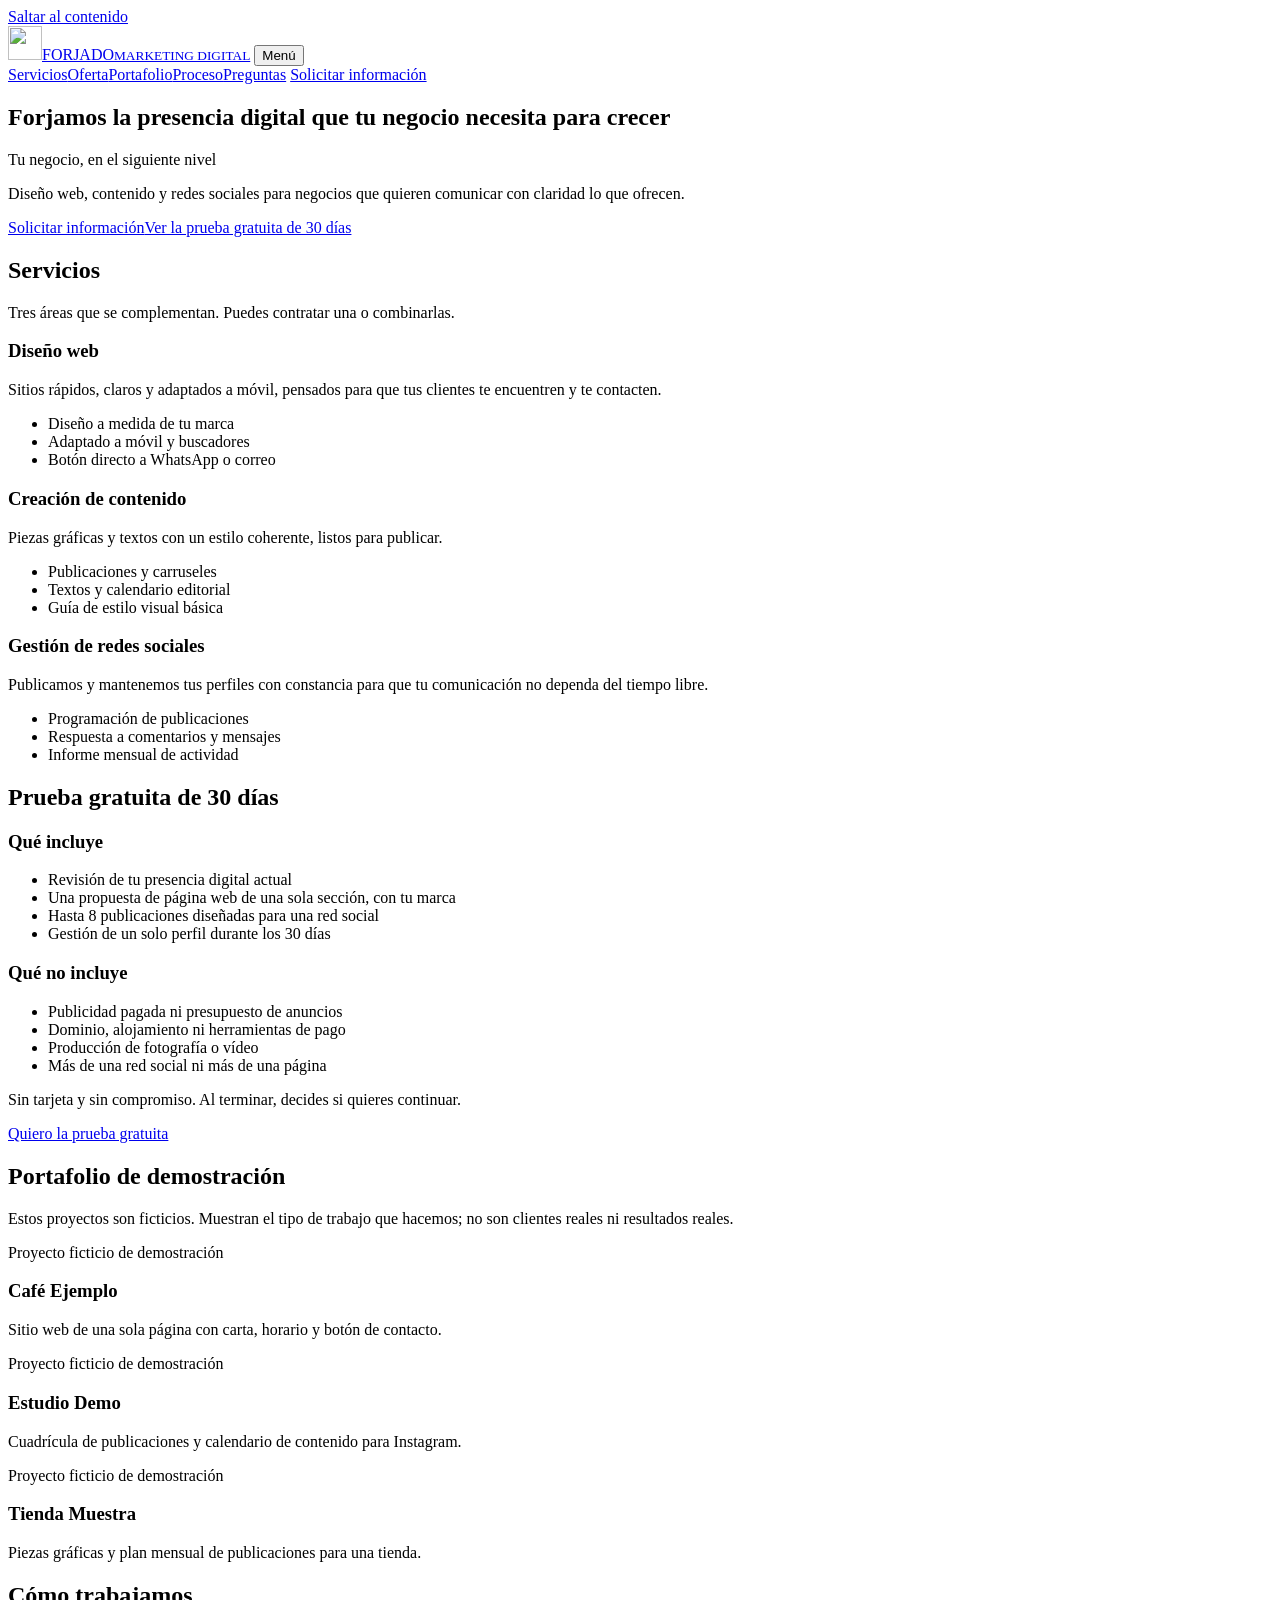
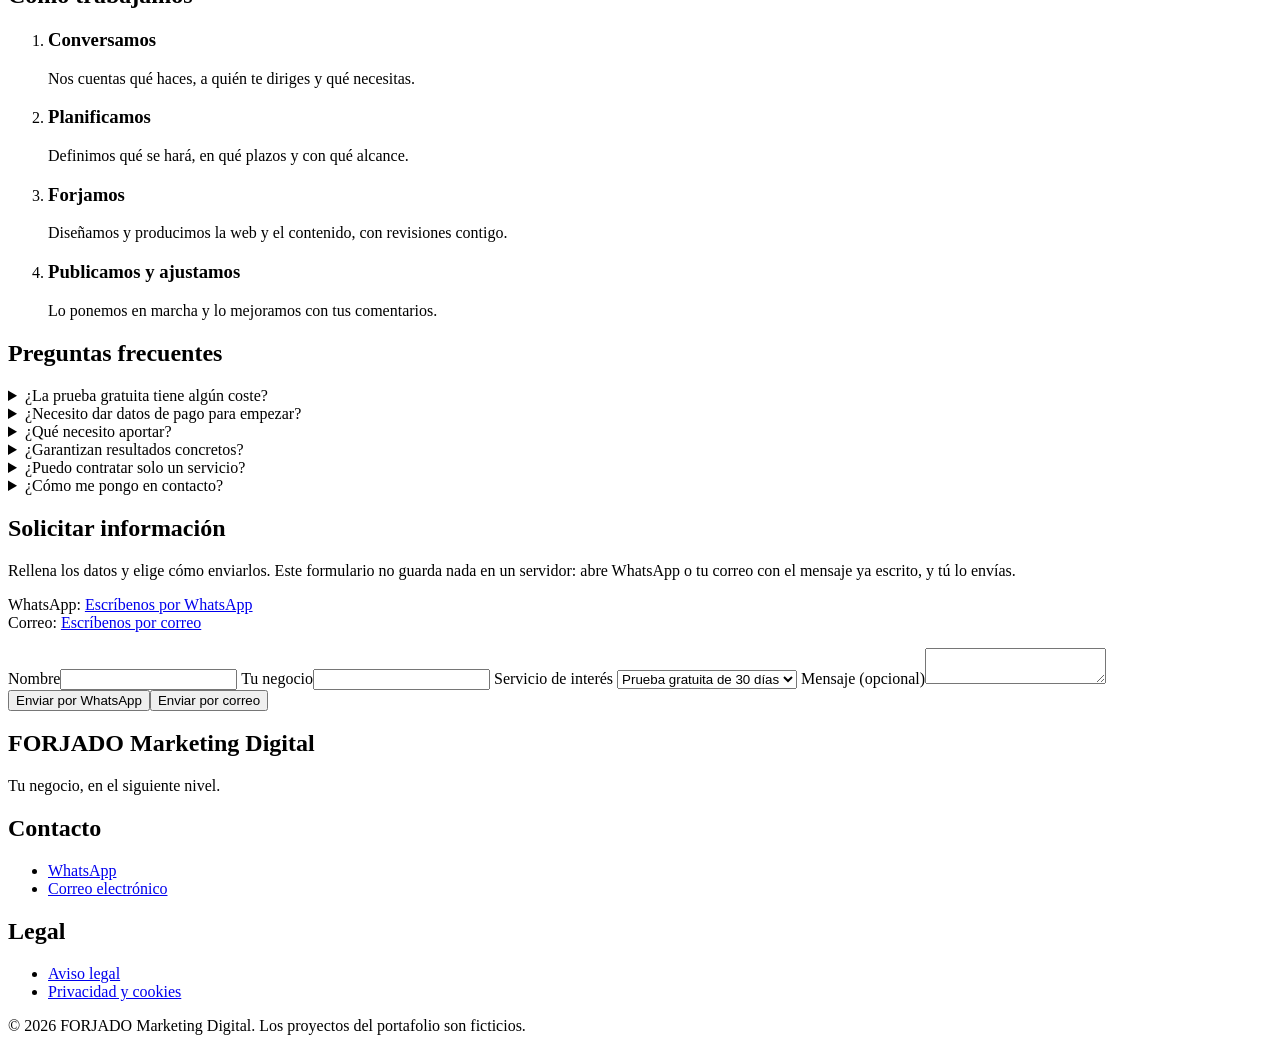
==== index.html @ be113852 "Add files via upload" ====
<!doctype html>
<html lang="es">
<head>
<meta charset="utf-8"><meta name="viewport" content="width=device-width,initial-scale=1"><meta name="theme-color" content="#000000">
<title>FORJADO Marketing Digital | Diseño web, contenido y redes sociales</title>
<meta name="description" content="Agencia de marketing digital: diseño web, creación de contenido y gestión de redes sociales para negocios. Prueba gratuita de 30 días.">
<link rel="canonical" href="https://TU-DOMINIO.pages.dev/">
<meta property="og:title" content="FORJADO Marketing Digital"><meta property="og:description" content="Tu negocio, en el siguiente nivel."><meta property="og:type" content="website"><meta property="og:locale" content="es_ES">
<link rel="icon" href="assets/img/favicon.svg" type="image/svg+xml"><link rel="stylesheet" href="css/styles.css">
<script type="application/ld+json">{"@context":"https://schema.org","@type":"ProfessionalService","name":"FORJADO Marketing Digital","slogan":"Tu negocio, en el siguiente nivel","description":"Diseño web, creación de contenido y gestión de redes sociales."}</script>
</head>
<body>
<a class="skip" href="#main">Saltar al contenido</a>
<header class="top"><div class="wrap bar">
<a class="brand" href="#inicio" aria-label="FORJADO Marketing Digital, inicio"><img src="assets/img/logo.svg" alt="" width="34" height="34"><span>FORJADO<small>MARKETING DIGITAL</small></span></a>
<button class="nav-toggle" aria-expanded="false" aria-controls="nav" type="button">Menú</button>
<nav class="nav" id="nav" aria-label="Principal">
<a href="#servicios">Servicios</a><a href="#oferta">Oferta</a><a href="#portafolio">Portafolio</a><a href="#proceso">Proceso</a><a href="#faq">Preguntas</a>
<a class="btn sm" href="#contacto">Solicitar información</a></nav>
</div></header>
<main id="main">
<section class="hero" id="inicio"><div class="wrap">
<div class="heat" aria-hidden="true"></div>
<h1>Forjamos la presencia digital que tu negocio necesita para crecer</h1>
<p class="slogan">Tu negocio, en el siguiente nivel</p>
<p class="lead">Diseño web, contenido y redes sociales para negocios que quieren comunicar con claridad lo que ofrecen.</p>
<div class="acts"><a class="btn" href="#contacto">Solicitar información</a><a class="btn o" href="#oferta">Ver la prueba gratuita de 30 días</a></div>
</div></section>

<section id="servicios"><div class="wrap">
<h2>Servicios</h2><p class="mu">Tres áreas que se complementan. Puedes contratar una o combinarlas.</p>
<div class="grid">
<article class="card"><h3>Diseño web</h3><p>Sitios rápidos, claros y adaptados a móvil, pensados para que tus clientes te encuentren y te contacten.</p><ul><li>Diseño a medida de tu marca</li><li>Adaptado a móvil y buscadores</li><li>Botón directo a WhatsApp o correo</li></ul></article>
<article class="card"><h3>Creación de contenido</h3><p>Piezas gráficas y textos con un estilo coherente, listos para publicar.</p><ul><li>Publicaciones y carruseles</li><li>Textos y calendario editorial</li><li>Guía de estilo visual básica</li></ul></article>
<article class="card"><h3>Gestión de redes sociales</h3><p>Publicamos y mantenemos tus perfiles con constancia para que tu comunicación no dependa del tiempo libre.</p><ul><li>Programación de publicaciones</li><li>Respuesta a comentarios y mensajes</li><li>Informe mensual de actividad</li></ul></article>
</div></div></section>

<section id="oferta"><div class="wrap">
<h2>Prueba gratuita de 30 días</h2>
<div class="offer">
<div><h3>Qué incluye</h3><ul>
<li>Revisión de tu presencia digital actual</li>
<li>Una propuesta de página web de una sola sección, con tu marca</li>
<li>Hasta 8 publicaciones diseñadas para una red social</li>
<li>Gestión de un solo perfil durante los 30 días</li></ul></div>
<div><h3>Qué no incluye</h3><ul class="no">
<li>Publicidad pagada ni presupuesto de anuncios</li>
<li>Dominio, alojamiento ni herramientas de pago</li>
<li>Producción de fotografía o vídeo</li>
<li>Más de una red social ni más de una página</li></ul>
<p class="note">Sin tarjeta y sin compromiso. Al terminar, decides si quieres continuar.</p>
<a class="btn" href="#contacto">Quiero la prueba gratuita</a></div>
</div></div></section>

<section id="portafolio"><div class="wrap">
<h2>Portafolio de demostración</h2><p class="mu">Estos proyectos son ficticios. Muestran el tipo de trabajo que hacemos; no son clientes reales ni resultados reales.</p>
<div class="grid">
<article class="card"><div class="mock" role="img" aria-label="Maqueta ilustrativa de un sitio web"><i></i><i></i><i></i></div><span class="tag">Proyecto ficticio de demostración</span><h3>Café Ejemplo</h3><p>Sitio web de una sola página con carta, horario y botón de contacto.</p></article>
<article class="card"><div class="mock m2" role="img" aria-label="Maqueta ilustrativa de una cuadrícula de publicaciones"><i></i><i></i><i></i><i></i><i></i><i></i></div><span class="tag">Proyecto ficticio de demostración</span><h3>Estudio Demo</h3><p>Cuadrícula de publicaciones y calendario de contenido para Instagram.</p></article>
<article class="card"><div class="mock m3" role="img" aria-label="Maqueta ilustrativa de una pieza para redes"><i></i><i></i><i></i></div><span class="tag">Proyecto ficticio de demostración</span><h3>Tienda Muestra</h3><p>Piezas gráficas y plan mensual de publicaciones para una tienda.</p></article>
</div></div></section>

<section id="proceso"><div class="wrap">
<h2>Cómo trabajamos</h2>
<ol class="steps">
<li><h3>Conversamos</h3><p>Nos cuentas qué haces, a quién te diriges y qué necesitas.</p></li>
<li><h3>Planificamos</h3><p>Definimos qué se hará, en qué plazos y con qué alcance.</p></li>
<li><h3>Forjamos</h3><p>Diseñamos y producimos la web y el contenido, con revisiones contigo.</p></li>
<li><h3>Publicamos y ajustamos</h3><p>Lo ponemos en marcha y lo mejoramos con tus comentarios.</p></li>
</ol></div></section>

<section id="faq"><div class="wrap">
<h2>Preguntas frecuentes</h2>
<details><summary>¿La prueba gratuita tiene algún coste?</summary><p>No. Incluye solo lo indicado en la sección de la oferta. Cualquier cosa fuera de ese alcance se acuerda antes y por escrito.</p></details>
<details><summary>¿Necesito dar datos de pago para empezar?</summary><p>No. Para la prueba gratuita no pedimos tarjeta.</p></details>
<details><summary>¿Qué necesito aportar?</summary><p>Tu logotipo si lo tienes, información de tu negocio y acceso a la red social que quieras gestionar.</p></details>
<details><summary>¿Garantizan resultados concretos?</summary><p>No prometemos cifras de ventas ni seguidores. Trabajamos para que tu comunicación sea más clara, constante y profesional.</p></details>
<details><summary>¿Puedo contratar solo un servicio?</summary><p>Sí. Puedes elegir diseño web, contenido o redes sociales por separado, o combinarlos.</p></details>
<details><summary>¿Cómo me pongo en contacto?</summary><p>Con el formulario de esta página, que prepara un mensaje de WhatsApp o de correo, o escribiéndonos directamente.</p></details>
</div></section>

<section id="contacto"><div class="wrap contact">
<div><h2>Solicitar información</h2>
<p class="mu">Rellena los datos y elige cómo enviarlos. Este formulario no guarda nada en un servidor: abre WhatsApp o tu correo con el mensaje ya escrito, y tú lo envías.</p>
<p>WhatsApp: <a href="#contacto" data-wa="Hola, quiero información sobre FORJADO Marketing Digital." data-phone-text>Escríbenos por WhatsApp</a><br>Correo: <a href="#contacto" data-mail data-email-text>Escríbenos por correo</a></p></div>
<form id="form-contacto" novalidate>
<label for="nombre">Nombre</label><input id="nombre" name="nombre" autocomplete="name" required>
<label for="negocio">Tu negocio</label><input id="negocio" name="negocio" autocomplete="organization" required>
<label for="servicio">Servicio de interés</label>
<select id="servicio" name="servicio" required><option>Prueba gratuita de 30 días</option><option>Diseño web</option><option>Creación de contenido</option><option>Gestión de redes sociales</option></select>
<label for="mensaje">Mensaje (opcional)</label><textarea id="mensaje" name="mensaje"></textarea>
<div class="fa"><button class="btn" type="submit">Enviar por WhatsApp</button><button class="btn o" type="button" id="btn-correo">Enviar por correo</button></div>
<p id="estado" role="status" aria-live="polite"></p>
</form></div></section>
</main>
<footer><div class="wrap">
<div class="fg">
<div><h2>FORJADO Marketing Digital</h2><p class="note">Tu negocio, en el siguiente nivel.</p></div>
<div><h2>Contacto</h2><ul><li><a href="#contacto" data-wa="Hola, quiero información sobre FORJADO Marketing Digital.">WhatsApp</a></li><li><a href="#contacto" data-mail>Correo electrónico</a></li></ul></div>
<div><h2>Legal</h2><ul><li><a href="paginas/aviso-legal.html">Aviso legal</a></li><li><a href="paginas/privacidad.html">Privacidad y cookies</a></li></ul></div>
</div>
<p class="copy">© 2026 FORJADO Marketing Digital. Los proyectos del portafolio son ficticios.</p>
</div></footer>
<script src="js/config.js"></script><script src="js/main.js"></script>
</body></html>
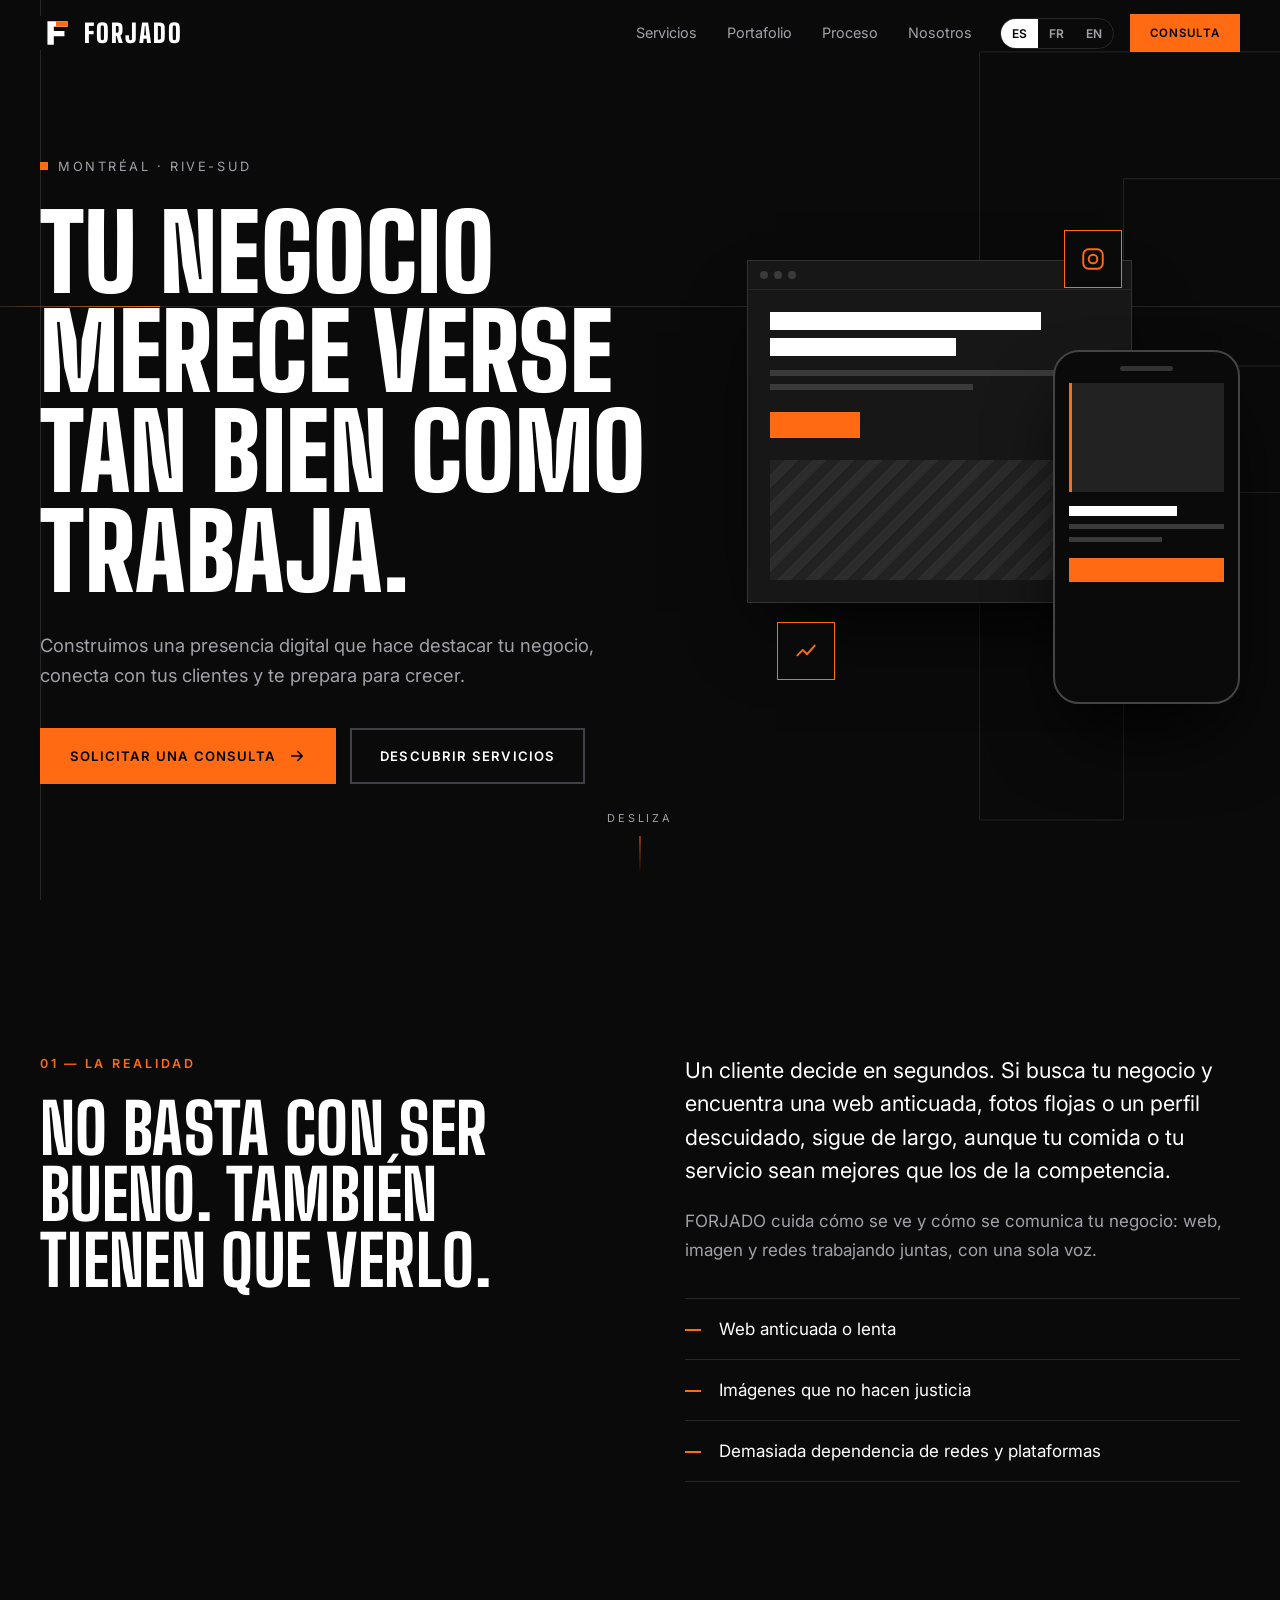
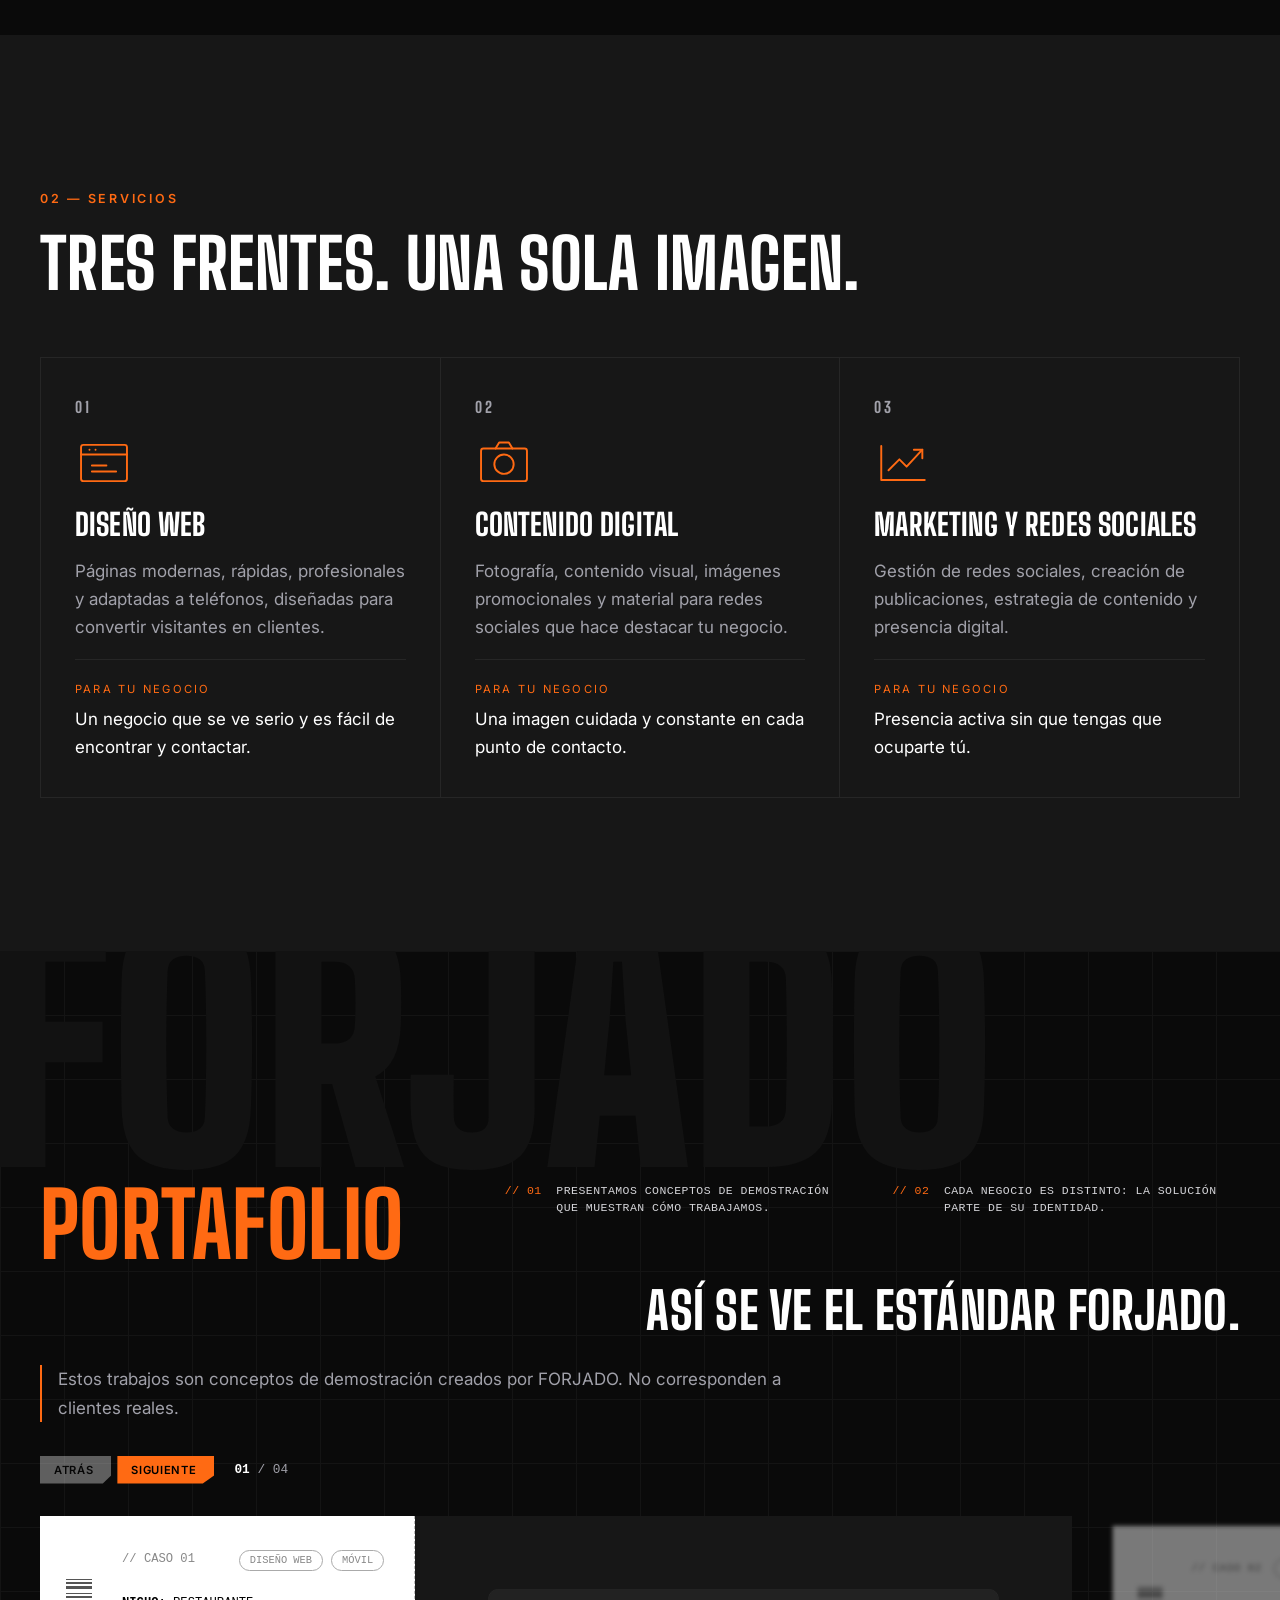
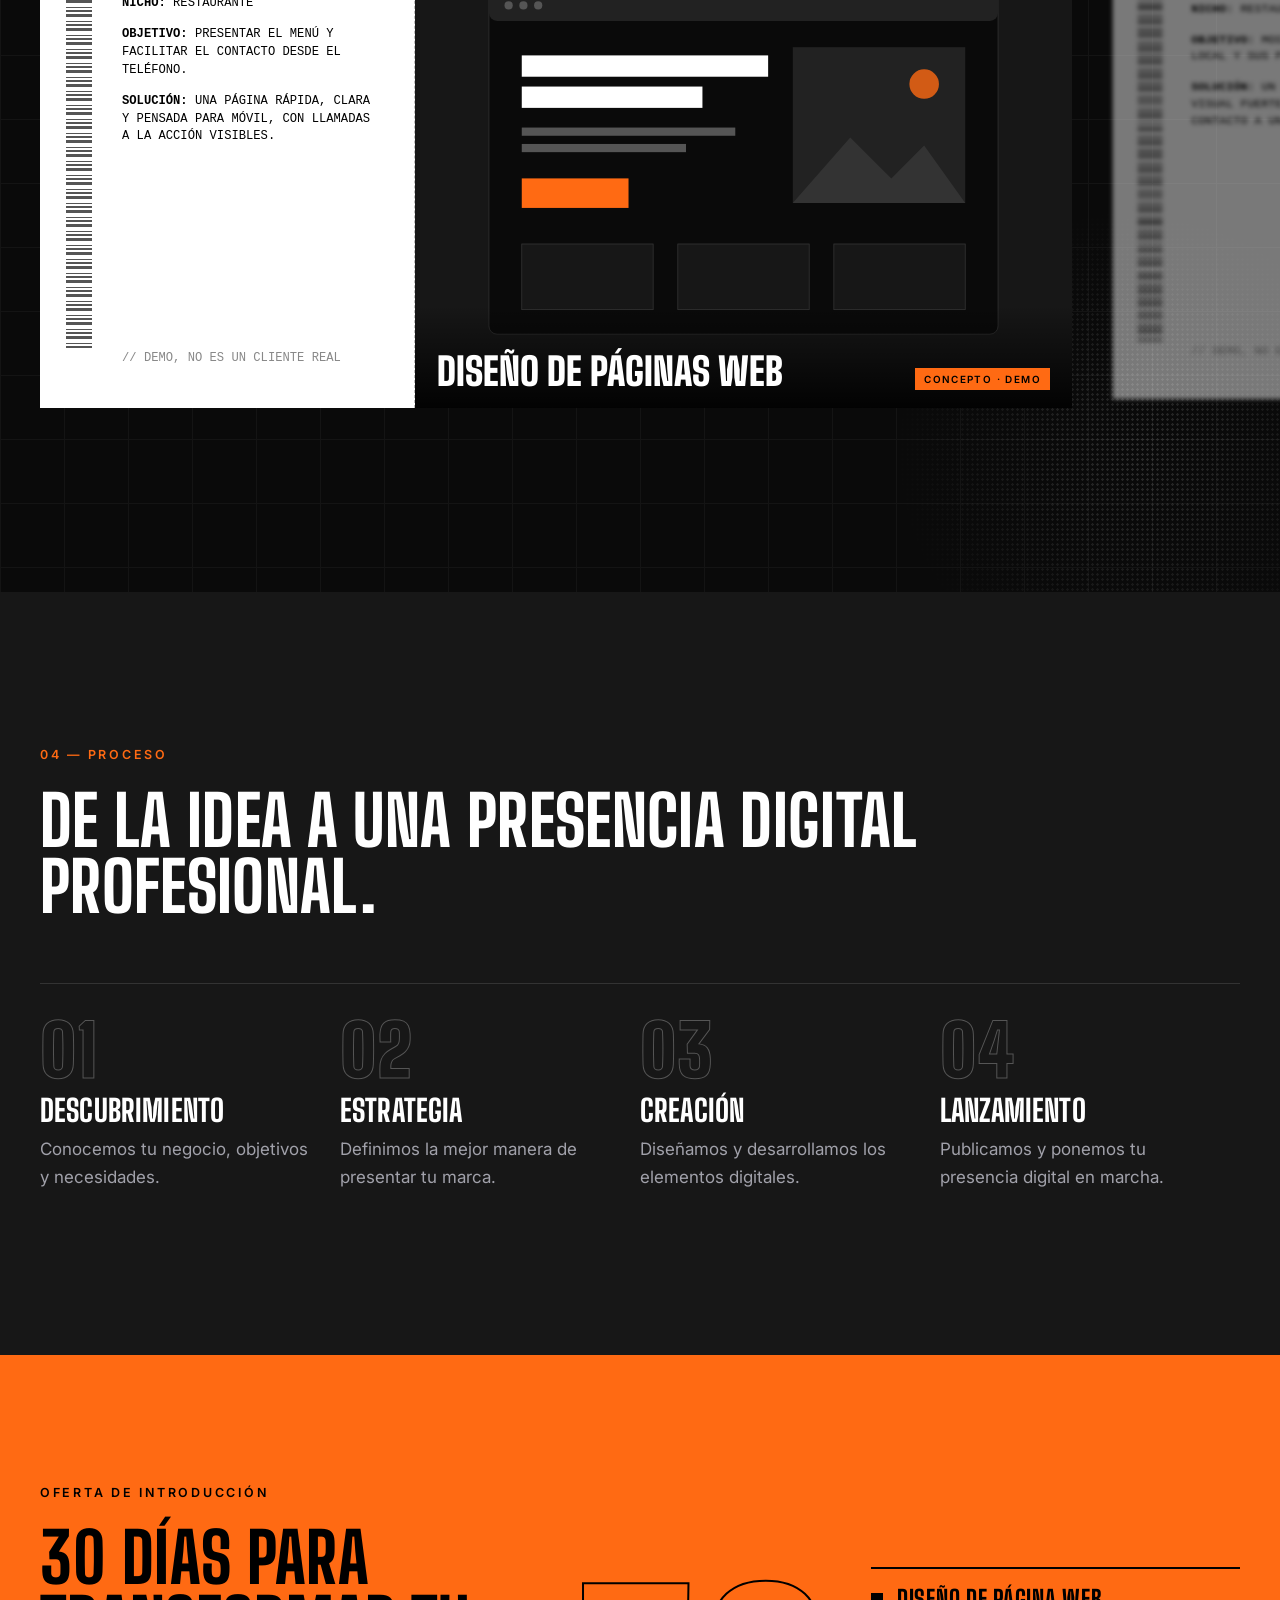
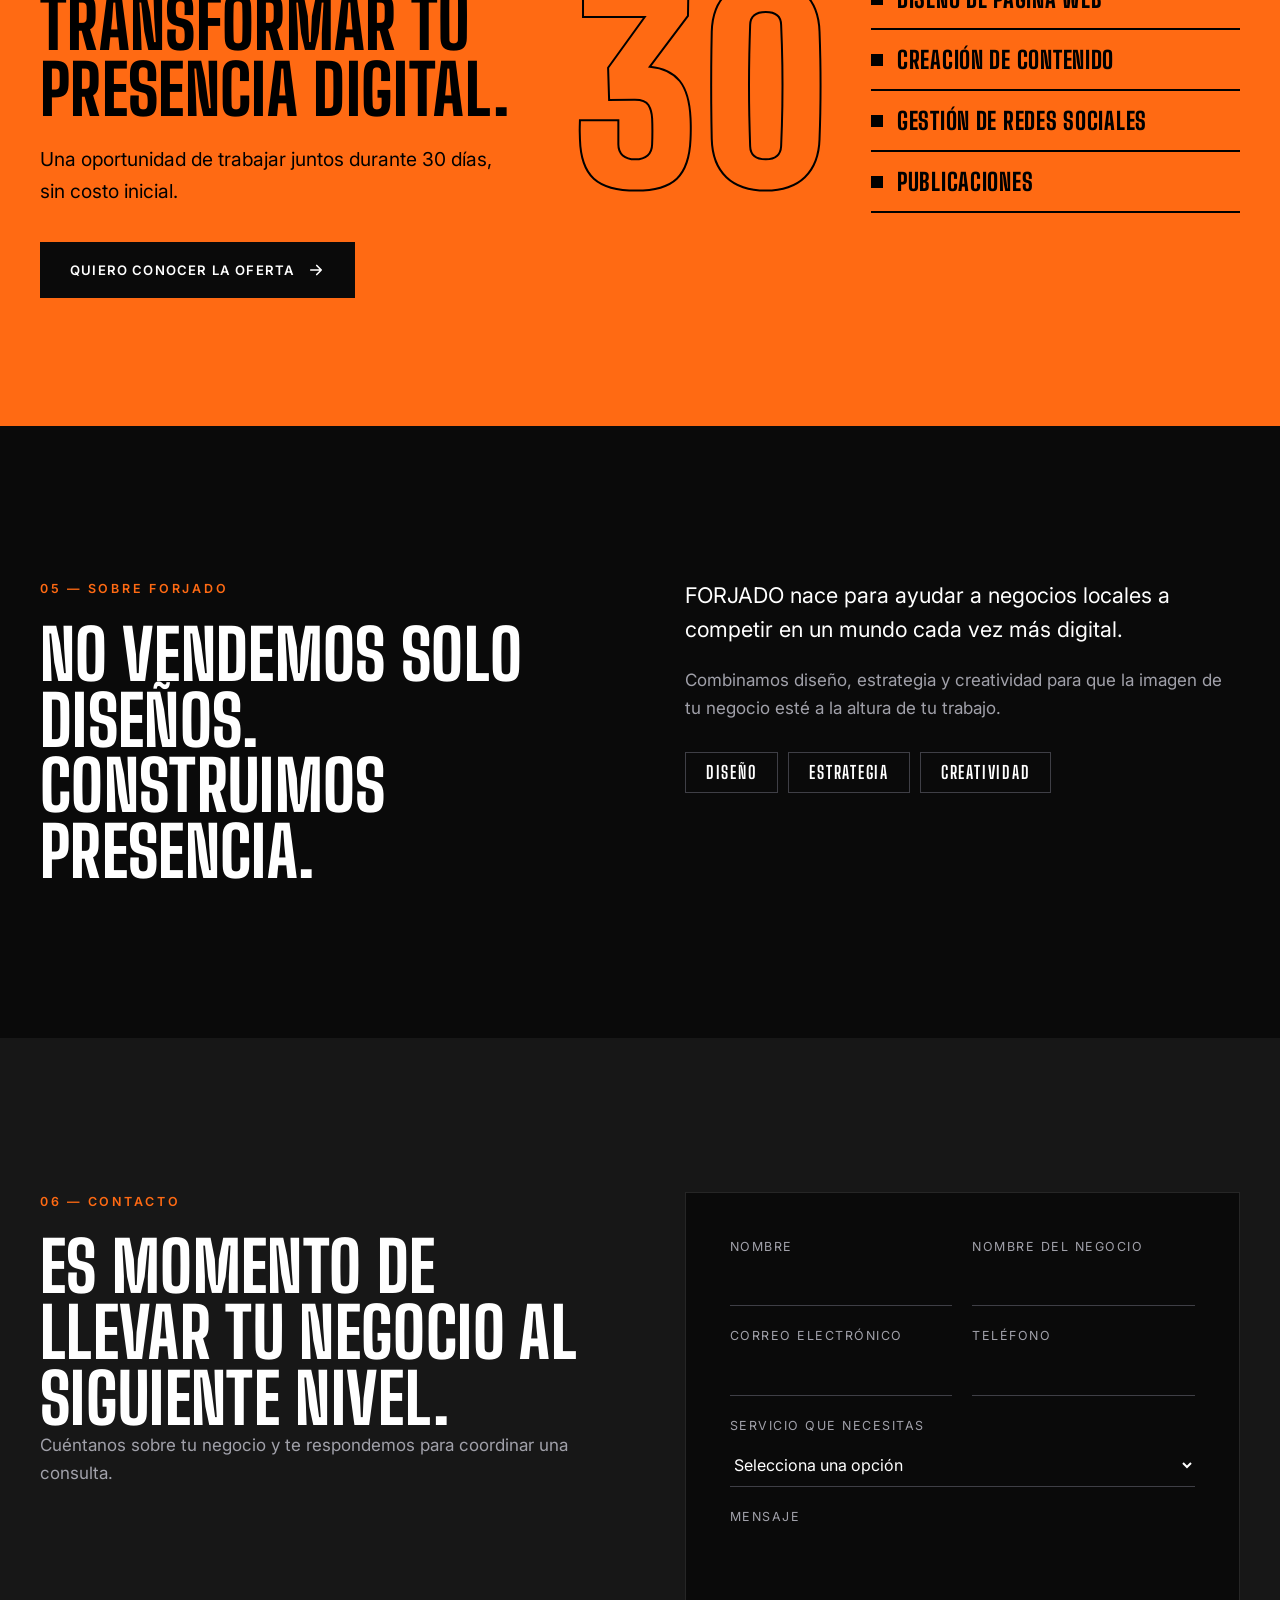
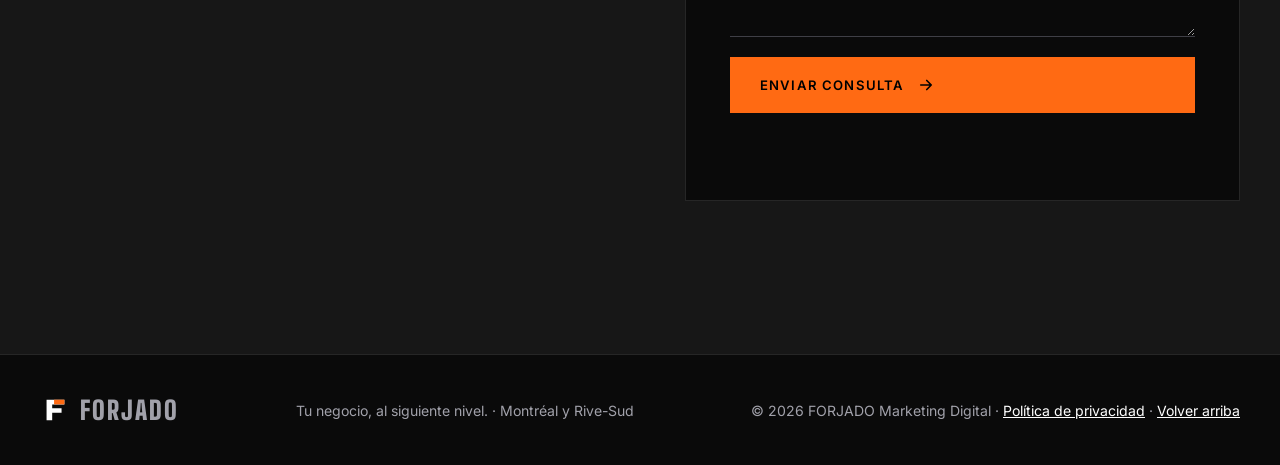
==== commit ab664fab: "Nuevo sitio FORJADO Marketing Digital: 3 idiomas, portafolio tipo ticket, oferta de 30 días Reemplaz" ====
--- a/index.html
+++ b/index.html
@@ -1,105 +1,268 @@
 <!doctype html>
 <html lang="es">
 <head>
-<meta charset="utf-8"><meta name="viewport" content="width=device-width,initial-scale=1"><meta name="theme-color" content="#000000">
-<title>FORJADO Marketing Digital | Diseño web, contenido y redes sociales</title>
-<meta name="description" content="Agencia de marketing digital: diseño web, creación de contenido y gestión de redes sociales para negocios. Prueba gratuita de 30 días.">
-<link rel="canonical" href="https://TU-DOMINIO.pages.dev/">
-<meta property="og:title" content="FORJADO Marketing Digital"><meta property="og:description" content="Tu negocio, en el siguiente nivel."><meta property="og:type" content="website"><meta property="og:locale" content="es_ES">
-<link rel="icon" href="assets/img/favicon.svg" type="image/svg+xml"><link rel="stylesheet" href="css/styles.css">
-<script type="application/ld+json">{"@context":"https://schema.org","@type":"ProfessionalService","name":"FORJADO Marketing Digital","slogan":"Tu negocio, en el siguiente nivel","description":"Diseño web, creación de contenido y gestión de redes sociales."}</script>
+<meta charset="utf-8">
+<meta name="viewport" content="width=device-width, initial-scale=1">
+<title>FORJADO Marketing Digital — Tu negocio, al siguiente nivel</title>
+<meta name="description" content="Diseño web, contenido digital y redes sociales para restaurantes y negocios locales de Montréal y la Rive-Sud. Solicita una consulta.">
+<meta name="theme-color" content="#0A0A0A">
+<meta property="og:type" content="website"><meta property="og:site_name" content="FORJADO Marketing Digital">
+<meta property="og:title" content="FORJADO Marketing Digital — Tu negocio, al siguiente nivel">
+<meta property="og:description" content="Diseño web, contenido digital y redes sociales para negocios locales de Montréal y la Rive-Sud.">
+<meta property="og:image" content="assets/og.svg">
+<link rel="icon" href="assets/logo.svg" type="image/svg+xml">
+<link rel="preconnect" href="https://fonts.googleapis.com"><link rel="preconnect" href="https://fonts.gstatic.com" crossorigin>
+<link href="https://fonts.googleapis.com/css2?family=Big+Shoulders+Display:wght@700;800;900&family=Inter:wght@400;500;600&display=swap" rel="stylesheet">
+<link rel="stylesheet" href="styles.css">
+<script type="application/ld+json">{"@context":"https://schema.org","@type":"ProfessionalService","name":"FORJADO Marketing Digital","slogan":"Tu negocio, al siguiente nivel.","areaServed":["Montréal","Rive-Sud"],"serviceType":["Diseño web","Contenido digital","Marketing y redes sociales"]}</script>
+<script>document.documentElement.classList.add('js')</script>
 </head>
 <body>
-<a class="skip" href="#main">Saltar al contenido</a>
-<header class="top"><div class="wrap bar">
-<a class="brand" href="#inicio" aria-label="FORJADO Marketing Digital, inicio"><img src="assets/img/logo.svg" alt="" width="34" height="34"><span>FORJADO<small>MARKETING DIGITAL</small></span></a>
-<button class="nav-toggle" aria-expanded="false" aria-controls="nav" type="button">Menú</button>
-<nav class="nav" id="nav" aria-label="Principal">
-<a href="#servicios">Servicios</a><a href="#oferta">Oferta</a><a href="#portafolio">Portafolio</a><a href="#proceso">Proceso</a><a href="#faq">Preguntas</a>
-<a class="btn sm" href="#contacto">Solicitar información</a></nav>
-</div></header>
+<a class="skip" href="#main" data-i18n="foot.skip">Saltar al contenido</a>
+
+<header class="nav" id="nav">
+  <a class="brand" href="#top" aria-label="FORJADO Marketing Digital"><img src="assets/logo.svg" alt="" width="34" height="34"><span>FORJADO</span></a>
+  <nav id="menu" aria-label="Principal">
+    <a href="#servicios" data-i18n="nav.services">Servicios</a>
+    <a href="#portafolio" data-i18n="nav.portfolio">Portafolio</a>
+    <a href="#proceso" data-i18n="nav.process">Proceso</a>
+    <a href="#nosotros" data-i18n="nav.about">Nosotros</a>
+  </nav>
+  <div class="nav-end">
+    <div class="lang" role="group" aria-label="Idioma / Langue / Language">
+      <button type="button" data-lang="es" aria-pressed="true">ES</button><button type="button" data-lang="fr" aria-pressed="false">FR</button><button type="button" data-lang="en" aria-pressed="false">EN</button>
+    </div>
+    <a class="btn btn-sm" href="#contacto" data-i18n="nav.cta">Consulta</a>
+    <button class="burger" id="burger" type="button" aria-controls="menu" aria-expanded="false" data-i18n-aria="nav.menu" aria-label="Abrir menú"><span></span><span></span></button>
+  </div>
+</header>
+
 <main id="main">
-<section class="hero" id="inicio"><div class="wrap">
-<div class="heat" aria-hidden="true"></div>
-<h1>Forjamos la presencia digital que tu negocio necesita para crecer</h1>
-<p class="slogan">Tu negocio, en el siguiente nivel</p>
-<p class="lead">Diseño web, contenido y redes sociales para negocios que quieren comunicar con claridad lo que ofrecen.</p>
-<div class="acts"><a class="btn" href="#contacto">Solicitar información</a><a class="btn o" href="#oferta">Ver la prueba gratuita de 30 días</a></div>
-</div></section>
-
-<section id="servicios"><div class="wrap">
-<h2>Servicios</h2><p class="mu">Tres áreas que se complementan. Puedes contratar una o combinarlas.</p>
-<div class="grid">
-<article class="card"><h3>Diseño web</h3><p>Sitios rápidos, claros y adaptados a móvil, pensados para que tus clientes te encuentren y te contacten.</p><ul><li>Diseño a medida de tu marca</li><li>Adaptado a móvil y buscadores</li><li>Botón directo a WhatsApp o correo</li></ul></article>
-<article class="card"><h3>Creación de contenido</h3><p>Piezas gráficas y textos con un estilo coherente, listos para publicar.</p><ul><li>Publicaciones y carruseles</li><li>Textos y calendario editorial</li><li>Guía de estilo visual básica</li></ul></article>
-<article class="card"><h3>Gestión de redes sociales</h3><p>Publicamos y mantenemos tus perfiles con constancia para que tu comunicación no dependa del tiempo libre.</p><ul><li>Programación de publicaciones</li><li>Respuesta a comentarios y mensajes</li><li>Informe mensual de actividad</li></ul></article>
-</div></div></section>
-
-<section id="oferta"><div class="wrap">
-<h2>Prueba gratuita de 30 días</h2>
-<div class="offer">
-<div><h3>Qué incluye</h3><ul>
-<li>Revisión de tu presencia digital actual</li>
-<li>Una propuesta de página web de una sola sección, con tu marca</li>
-<li>Hasta 8 publicaciones diseñadas para una red social</li>
-<li>Gestión de un solo perfil durante los 30 días</li></ul></div>
-<div><h3>Qué no incluye</h3><ul class="no">
-<li>Publicidad pagada ni presupuesto de anuncios</li>
-<li>Dominio, alojamiento ni herramientas de pago</li>
-<li>Producción de fotografía o vídeo</li>
-<li>Más de una red social ni más de una página</li></ul>
-<p class="note">Sin tarjeta y sin compromiso. Al terminar, decides si quieres continuar.</p>
-<a class="btn" href="#contacto">Quiero la prueba gratuita</a></div>
-</div></div></section>
-
-<section id="portafolio"><div class="wrap">
-<h2>Portafolio de demostración</h2><p class="mu">Estos proyectos son ficticios. Muestran el tipo de trabajo que hacemos; no son clientes reales ni resultados reales.</p>
-<div class="grid">
-<article class="card"><div class="mock" role="img" aria-label="Maqueta ilustrativa de un sitio web"><i></i><i></i><i></i></div><span class="tag">Proyecto ficticio de demostración</span><h3>Café Ejemplo</h3><p>Sitio web de una sola página con carta, horario y botón de contacto.</p></article>
-<article class="card"><div class="mock m2" role="img" aria-label="Maqueta ilustrativa de una cuadrícula de publicaciones"><i></i><i></i><i></i><i></i><i></i><i></i></div><span class="tag">Proyecto ficticio de demostración</span><h3>Estudio Demo</h3><p>Cuadrícula de publicaciones y calendario de contenido para Instagram.</p></article>
-<article class="card"><div class="mock m3" role="img" aria-label="Maqueta ilustrativa de una pieza para redes"><i></i><i></i><i></i></div><span class="tag">Proyecto ficticio de demostración</span><h3>Tienda Muestra</h3><p>Piezas gráficas y plan mensual de publicaciones para una tienda.</p></article>
-</div></div></section>
-
-<section id="proceso"><div class="wrap">
-<h2>Cómo trabajamos</h2>
-<ol class="steps">
-<li><h3>Conversamos</h3><p>Nos cuentas qué haces, a quién te diriges y qué necesitas.</p></li>
-<li><h3>Planificamos</h3><p>Definimos qué se hará, en qué plazos y con qué alcance.</p></li>
-<li><h3>Forjamos</h3><p>Diseñamos y producimos la web y el contenido, con revisiones contigo.</p></li>
-<li><h3>Publicamos y ajustamos</h3><p>Lo ponemos en marcha y lo mejoramos con tus comentarios.</p></li>
-</ol></div></section>
-
-<section id="faq"><div class="wrap">
-<h2>Preguntas frecuentes</h2>
-<details><summary>¿La prueba gratuita tiene algún coste?</summary><p>No. Incluye solo lo indicado en la sección de la oferta. Cualquier cosa fuera de ese alcance se acuerda antes y por escrito.</p></details>
-<details><summary>¿Necesito dar datos de pago para empezar?</summary><p>No. Para la prueba gratuita no pedimos tarjeta.</p></details>
-<details><summary>¿Qué necesito aportar?</summary><p>Tu logotipo si lo tienes, información de tu negocio y acceso a la red social que quieras gestionar.</p></details>
-<details><summary>¿Garantizan resultados concretos?</summary><p>No prometemos cifras de ventas ni seguidores. Trabajamos para que tu comunicación sea más clara, constante y profesional.</p></details>
-<details><summary>¿Puedo contratar solo un servicio?</summary><p>Sí. Puedes elegir diseño web, contenido o redes sociales por separado, o combinarlos.</p></details>
-<details><summary>¿Cómo me pongo en contacto?</summary><p>Con el formulario de esta página, que prepara un mensaje de WhatsApp o de correo, o escribiéndonos directamente.</p></details>
-</div></section>
-
-<section id="contacto"><div class="wrap contact">
-<div><h2>Solicitar información</h2>
-<p class="mu">Rellena los datos y elige cómo enviarlos. Este formulario no guarda nada en un servidor: abre WhatsApp o tu correo con el mensaje ya escrito, y tú lo envías.</p>
-<p>WhatsApp: <a href="#contacto" data-wa="Hola, quiero información sobre FORJADO Marketing Digital." data-phone-text>Escríbenos por WhatsApp</a><br>Correo: <a href="#contacto" data-mail data-email-text>Escríbenos por correo</a></p></div>
-<form id="form-contacto" novalidate>
-<label for="nombre">Nombre</label><input id="nombre" name="nombre" autocomplete="name" required>
-<label for="negocio">Tu negocio</label><input id="negocio" name="negocio" autocomplete="organization" required>
-<label for="servicio">Servicio de interés</label>
-<select id="servicio" name="servicio" required><option>Prueba gratuita de 30 días</option><option>Diseño web</option><option>Creación de contenido</option><option>Gestión de redes sociales</option></select>
-<label for="mensaje">Mensaje (opcional)</label><textarea id="mensaje" name="mensaje"></textarea>
-<div class="fa"><button class="btn" type="submit">Enviar por WhatsApp</button><button class="btn o" type="button" id="btn-correo">Enviar por correo</button></div>
-<p id="estado" role="status" aria-live="polite"></p>
-</form></div></section>
+<!-- HERO -->
+<section class="hero" id="top">
+  <div class="hero-bg" aria-hidden="true"><span class="bigF">F</span><i class="line l1"></i><i class="line l2"></i><i class="spark"></i></div>
+  <div class="wrap hero-grid">
+    <div class="hero-copy">
+      <p class="kicker"><span class="dot"></span><span data-i18n="hero.kicker">Montréal · Rive-Sud</span></p>
+      <h1 data-i18n="hero.title">Tu negocio merece verse tan bien como trabaja.</h1>
+      <p class="sub" data-i18n="hero.sub">Construimos una presencia digital que hace destacar tu negocio, conecta con tus clientes y te prepara para crecer.</p>
+      <div class="cta-row">
+        <a class="btn" href="#contacto"><span data-i18n="hero.cta1">Solicitar una consulta</span><svg viewBox="0 0 24 24" aria-hidden="true"><path d="M5 12h14m-6-6 6 6-6 6"/></svg></a>
+        <a class="btn btn-ghost" href="#servicios" data-i18n="hero.cta2">Descubrir servicios</a>
+      </div>
+    </div>
+    <div class="stage" aria-hidden="true">
+      <div class="win" data-depth="14">
+        <div class="win-bar"><i></i><i></i><i></i></div>
+        <div class="win-body"><b></b><b class="s"></b><p></p><p class="s"></p><u></u><div class="ph"></div></div>
+      </div>
+      <div class="phone" data-depth="28">
+        <div class="ph-top"></div><div class="ph-img"></div><b></b><p></p><p class="s"></p><u></u>
+      </div>
+      <div class="chip c1" data-depth="40"><svg viewBox="0 0 24 24"><path d="M4 16l5-5 4 4 7-8"/></svg></div>
+      <div class="chip c2" data-depth="20"><svg viewBox="0 0 24 24"><circle cx="12" cy="12" r="4"/><rect x="3" y="3" width="18" height="18" rx="5"/></svg></div>
+    </div>
+  </div>
+  <a class="scroll" href="#intro"><span data-i18n="hero.scroll">Desliza</span><i></i></a>
+</section>
+
+<!-- INTRO -->
+<section class="sec" id="intro">
+  <div class="wrap split">
+    <div>
+      <p class="label rv" data-i18n="intro.label">01 — La realidad</p>
+      <h2 class="rv" data-i18n="intro.title">No basta con ser bueno. También tienen que verlo.</h2>
+    </div>
+    <div class="rv">
+      <p class="big" data-i18n="intro.p1">Un cliente decide en segundos.</p>
+      <p class="muted" data-i18n="intro.p2">FORJADO cuida cómo se ve y cómo se comunica tu negocio.</p>
+      <ul class="pains">
+        <li data-i18n="intro.i1">Web anticuada o lenta</li><li data-i18n="intro.i2">Imágenes que no hacen justicia</li><li data-i18n="intro.i3">Demasiada dependencia de redes y plataformas</li>
+      </ul>
+    </div>
+  </div>
+</section>
+
+<!-- SERVICIOS -->
+<section class="sec alt" id="servicios">
+  <div class="wrap">
+    <p class="label rv" data-i18n="serv.label">02 — Servicios</p>
+    <h2 class="rv" data-i18n="serv.title">Tres frentes. Una sola imagen.</h2>
+    <div class="services">
+      <article class="svc rv">
+        <span class="num">01</span>
+        <svg class="icon" viewBox="0 0 48 48" aria-hidden="true"><rect x="5" y="9" width="38" height="30" rx="2"/><path d="M5 17h38M12 13h.01M17 13h.01M14 26h12M14 31h20"/></svg>
+        <h3 data-i18n="s1.title">Diseño web</h3>
+        <p data-i18n="s1.desc"></p>
+        <p class="ben"><small data-i18n="serv.benefit">Para tu negocio</small><span data-i18n="s1.ben"></span></p>
+      </article>
+      <article class="svc rv">
+        <span class="num">02</span>
+        <svg class="icon" viewBox="0 0 48 48" aria-hidden="true"><rect x="5" y="12" width="38" height="27" rx="2"/><circle cx="24" cy="25" r="8"/><path d="M17 12l3-5h8l3 5"/></svg>
+        <h3 data-i18n="s2.title">Contenido digital</h3>
+        <p data-i18n="s2.desc"></p>
+        <p class="ben"><small data-i18n="serv.benefit">Para tu negocio</small><span data-i18n="s2.ben"></span></p>
+      </article>
+      <article class="svc rv">
+        <span class="num">03</span>
+        <svg class="icon" viewBox="0 0 48 48" aria-hidden="true"><path d="M6 38V10M6 38h36"/><path d="M12 30l9-9 6 6 13-14"/><path d="M33 13h7v7"/></svg>
+        <h3 data-i18n="s3.title">Marketing y redes sociales</h3>
+        <p data-i18n="s3.desc"></p>
+        <p class="ben"><small data-i18n="serv.benefit">Para tu negocio</small><span data-i18n="s3.ben"></span></p>
+      </article>
+    </div>
+  </div>
+</section>
+
+<!-- PORTAFOLIO -->
+<section class="sec work-sec" id="portafolio">
+  <span class="ghost" aria-hidden="true">FORJADO</span>
+  <div class="wrap">
+    <div class="work-head">
+      <h2 class="rv orange" data-i18n="pc.title">Portafolio</h2>
+      <p class="mono rv"><span>// 01</span><span data-i18n="pc.t1"></span></p>
+      <p class="mono rv"><span>// 02</span><span data-i18n="pc.t2"></span></p>
+      <h3 class="rv work-claim" data-i18n="port.title">Así se ve el estándar FORJADO.</h3>
+    </div>
+    <p class="note rv" data-i18n="port.note"></p>
+    <div class="ctrl rv"><button type="button" class="cbtn" id="prev" data-i18n="pc.back">Atrás</button><button type="button" class="cbtn on" id="next" data-i18n="pc.next">Siguiente</button><span class="count" aria-live="polite"><b id="cur">01</b> / 04</span></div>
+  </div>
+  <div class="track" id="track" tabindex="0" role="region" aria-roledescription="carousel" aria-label="Portafolio">
+    <article class="case" aria-roledescription="slide">
+        <div class="ticket">
+          <div class="bar" aria-hidden="true"></div>
+          <div class="tk-top"><span>// <span data-i18n="pc.case">caso</span> 01</span><em data-i18n="k1.a"></em><em data-i18n="k1.b"></em></div>
+          <p><b data-i18n="pc.niche">Nicho:</b> <span data-i18n="k1.n"></span></p>
+          <p><b data-i18n="pc.task">Objetivo:</b> <span data-i18n="k1.t"></span></p>
+          <p><b data-i18n="pc.sol">Solución:</b> <span data-i18n="k1.s"></span></p>
+          <span class="tk-demo">// <span data-i18n="pc.demo2">Demo</span></span>
+        </div>
+        <figure><img src="assets/p-web.svg" alt="" data-i18n-alt="p1.alt" width="800" height="600" loading="lazy"><figcaption><span data-i18n="p1.t"></span><em data-i18n="port.demo">Concepto · Demo</em></figcaption></figure>
+      </article>
+    <article class="case" aria-roledescription="slide">
+        <div class="ticket">
+          <div class="bar" aria-hidden="true"></div>
+          <div class="tk-top"><span>// <span data-i18n="pc.case">caso</span> 02</span><em data-i18n="k2.a"></em><em data-i18n="k2.b"></em></div>
+          <p><b data-i18n="pc.niche">Nicho:</b> <span data-i18n="k2.n"></span></p>
+          <p><b data-i18n="pc.task">Objetivo:</b> <span data-i18n="k2.t"></span></p>
+          <p><b data-i18n="pc.sol">Solución:</b> <span data-i18n="k2.s"></span></p>
+          <span class="tk-demo">// <span data-i18n="pc.demo2">Demo</span></span>
+        </div>
+        <figure><img src="assets/p-resto.svg" alt="" data-i18n-alt="p2.alt" width="800" height="600" loading="lazy"><figcaption><span data-i18n="p2.t"></span><em data-i18n="port.demo">Concepto · Demo</em></figcaption></figure>
+      </article>
+    <article class="case" aria-roledescription="slide">
+        <div class="ticket">
+          <div class="bar" aria-hidden="true"></div>
+          <div class="tk-top"><span>// <span data-i18n="pc.case">caso</span> 03</span><em data-i18n="k3.a"></em><em data-i18n="k3.b"></em></div>
+          <p><b data-i18n="pc.niche">Nicho:</b> <span data-i18n="k3.n"></span></p>
+          <p><b data-i18n="pc.task">Objetivo:</b> <span data-i18n="k3.t"></span></p>
+          <p><b data-i18n="pc.sol">Solución:</b> <span data-i18n="k3.s"></span></p>
+          <span class="tk-demo">// <span data-i18n="pc.demo2">Demo</span></span>
+        </div>
+        <figure><img src="assets/p-food.svg" alt="" data-i18n-alt="p3.alt" width="800" height="600" loading="lazy"><figcaption><span data-i18n="p3.t"></span><em data-i18n="port.demo">Concepto · Demo</em></figcaption></figure>
+      </article>
+    <article class="case" aria-roledescription="slide">
+        <div class="ticket">
+          <div class="bar" aria-hidden="true"></div>
+          <div class="tk-top"><span>// <span data-i18n="pc.case">caso</span> 04</span><em data-i18n="k4.a"></em><em data-i18n="k4.b"></em></div>
+          <p><b data-i18n="pc.niche">Nicho:</b> <span data-i18n="k4.n"></span></p>
+          <p><b data-i18n="pc.task">Objetivo:</b> <span data-i18n="k4.t"></span></p>
+          <p><b data-i18n="pc.sol">Solución:</b> <span data-i18n="k4.s"></span></p>
+          <span class="tk-demo">// <span data-i18n="pc.demo2">Demo</span></span>
+        </div>
+        <figure><img src="assets/p-social.svg" alt="" data-i18n-alt="p4.alt" width="800" height="600" loading="lazy"><figcaption><span data-i18n="p4.t"></span><em data-i18n="port.demo">Concepto · Demo</em></figcaption></figure>
+      </article>
+  </div>
+</section>
+
+<!-- PROCESO -->
+<section class="sec alt" id="proceso">
+  <div class="wrap">
+    <p class="label rv" data-i18n="proc.label">04 — Proceso</p>
+    <h2 class="rv" data-i18n="proc.title">De la idea a una presencia digital profesional.</h2>
+    <ol class="steps">
+      <li class="rv"><span>01</span><h3 data-i18n="st1.t"></h3><p data-i18n="st1.d"></p></li>
+      <li class="rv"><span>02</span><h3 data-i18n="st2.t"></h3><p data-i18n="st2.d"></p></li>
+      <li class="rv"><span>03</span><h3 data-i18n="st3.t"></h3><p data-i18n="st3.d"></p></li>
+      <li class="rv"><span>04</span><h3 data-i18n="st4.t"></h3><p data-i18n="st4.d"></p></li>
+    </ol>
+  </div>
+</section>
+
+<!-- OFERTA -->
+<section class="offer" id="oferta">
+  <div class="wrap offer-grid">
+    <div class="rv">
+      <p class="label dark" data-i18n="offer.label">Oferta de introducción</p>
+      <h2 data-i18n="offer.title">30 días para transformar tu presencia digital.</h2>
+      <p class="offer-p" data-i18n="offer.p"></p>
+      <a class="btn btn-dark" href="#contacto" data-service="4"><span data-i18n="offer.cta">Quiero conocer la oferta</span><svg viewBox="0 0 24 24" aria-hidden="true"><path d="M5 12h14m-6-6 6 6-6 6"/></svg></a>
+    </div>
+    <div class="rv days" aria-hidden="true"><b>30</b></div>
+    <ul class="rv incl">
+      <li data-i18n="offer.l1"></li><li data-i18n="offer.l2"></li><li data-i18n="offer.l3"></li><li data-i18n="offer.l4"></li>
+    </ul>
+  </div>
+</section>
+
+<!-- NOSOTROS -->
+<section class="sec" id="nosotros">
+  <div class="wrap split">
+    <div>
+      <p class="label rv" data-i18n="about.label">05 — Sobre FORJADO</p>
+      <h2 class="rv" data-i18n="about.title">No vendemos solo diseños. Construimos presencia.</h2>
+    </div>
+    <div class="rv">
+      <p class="big" data-i18n="about.p1"></p>
+      <p class="muted" data-i18n="about.p2"></p>
+      <ul class="vals"><li data-i18n="about.v1">Diseño</li><li data-i18n="about.v2">Estrategia</li><li data-i18n="about.v3">Creatividad</li></ul>
+    </div>
+  </div>
+</section>
+
+<!-- CONTACTO -->
+<section class="sec alt contact" id="contacto">
+  <div class="wrap split">
+    <div>
+      <p class="label rv" data-i18n="c.label">06 — Contacto</p>
+      <h2 class="rv" data-i18n="c.title">Es momento de llevar tu negocio al siguiente nivel.</h2>
+      <p class="muted rv" data-i18n="c.sub"></p>
+      <p class="rv wa-wrap" id="waWrap" hidden><a class="btn btn-ghost" id="waBtn" href="#" target="_blank" rel="noopener"><svg viewBox="0 0 24 24" aria-hidden="true"><path d="M4 20l1.3-4.2A8 8 0 1 1 8.300 18.800z"/></svg><span data-i18n="f.wa">Escribir por WhatsApp</span></a></p>
+    </div>
+    <form id="form" class="rv" novalidate>
+      <div class="row2">
+        <label><span data-i18n="f.name">Nombre</span><input name="name" autocomplete="name" required></label>
+        <label><span data-i18n="f.biz">Nombre del negocio</span><input name="business" autocomplete="organization" required></label>
+      </div>
+      <div class="row2">
+        <label><span data-i18n="f.email">Correo electrónico</span><input name="email" type="email" autocomplete="email" required></label>
+        <label><span data-i18n="f.phone">Teléfono</span><input name="phone" type="tel" autocomplete="tel"></label>
+      </div>
+      <label><span data-i18n="f.service">Servicio que necesitas</span>
+        <select name="service" id="service" required>
+          <option value="" data-i18n="f.opt0">Selecciona una opción</option>
+          <option value="web" data-i18n="f.opt1">Diseño web</option><option value="content" data-i18n="f.opt2">Contenido digital</option>
+          <option value="social" data-i18n="f.opt3">Marketing y redes sociales</option><option value="offer30" data-i18n="f.opt4">Oferta de 30 días</option><option value="unsure" data-i18n="f.opt5">Aún no lo sé</option>
+        </select></label>
+      <label><span data-i18n="f.msg">Mensaje</span><textarea name="message" rows="4"></textarea></label>
+      <input class="hp" name="_gotcha" tabindex="-1" autocomplete="off" aria-hidden="true">
+      <button class="btn" type="submit" id="send"><span data-i18n="f.send">Enviar consulta</span><svg viewBox="0 0 24 24" aria-hidden="true"><path d="M5 12h14m-6-6 6 6-6 6"/></svg></button>
+      <p class="status" id="status" role="status" aria-live="polite"></p>
+    </form>
+  </div>
+</section>
 </main>
-<footer><div class="wrap">
-<div class="fg">
-<div><h2>FORJADO Marketing Digital</h2><p class="note">Tu negocio, en el siguiente nivel.</p></div>
-<div><h2>Contacto</h2><ul><li><a href="#contacto" data-wa="Hola, quiero información sobre FORJADO Marketing Digital.">WhatsApp</a></li><li><a href="#contacto" data-mail>Correo electrónico</a></li></ul></div>
-<div><h2>Legal</h2><ul><li><a href="paginas/aviso-legal.html">Aviso legal</a></li><li><a href="paginas/privacidad.html">Privacidad y cookies</a></li></ul></div>
-</div>
-<p class="copy">© 2026 FORJADO Marketing Digital. Los proyectos del portafolio son ficticios.</p>
-</div></footer>
-<script src="js/config.js"></script><script src="js/main.js"></script>
-</body></html>
+
+<footer class="foot">
+  <div class="wrap foot-in">
+    <a class="brand" href="#top" aria-label="FORJADO"><img src="assets/logo.svg" alt="" width="30" height="30"><span>FORJADO</span></a>
+    <p><span data-i18n="foot.tag">Tu negocio, al siguiente nivel.</span> · <span data-i18n="foot.area">Montréal y Rive-Sud</span></p>
+    <p>© <span id="year"></span> FORJADO Marketing Digital · <a href="privacidad.html" data-i18n="foot.priv">Política de privacidad</a> · <a href="#top" data-i18n="foot.top">Volver arriba</a></p>
+  </div>
+</footer>
+
+<script src="config.js"></script>
+<script src="i18n.js"></script>
+<script src="main.js"></script>
+</body>
+</html>
--- a/styles.css
+++ b/styles.css
@@ -0,0 +1,145 @@
+:root{--bg:#0A0A0A;--card:#171717;--line:#262626;--fg:#fff;--mute:#A1A1AA;--acc:#FF6A13;--ease:cubic-bezier(.2,.7,.2,1);--head:"Big Shoulders Display","Arial Narrow",Impact,sans-serif}
+*{box-sizing:border-box;margin:0}html{scroll-behavior:smooth;scroll-padding-top:80px}
+body{background:var(--bg);color:var(--fg);font:400 17px/1.65 Inter,system-ui,sans-serif;-webkit-font-smoothing:antialiased;overflow-x:hidden}
+img{max-width:100%;height:auto;display:block}a{color:inherit}ul,ol{list-style:none;padding:0}
+:focus-visible{outline:2px solid var(--acc);outline-offset:3px}
+.skip{position:absolute;left:-999px;top:8px;background:var(--acc);color:#000;padding:8px 14px;z-index:100}.skip:focus{left:8px}
+.wrap{width:min(1200px,100% - 48px);margin-inline:auto}
+h1,h2,h3{font-family:var(--head);text-transform:uppercase;line-height:.95;letter-spacing:.005em;font-weight:800}
+h1{font-size:clamp(3rem,8.2vw,7rem);font-weight:900}h2{font-size:clamp(2.3rem,5.4vw,4.6rem)}h3{font-size:1.9rem}
+.muted{color:var(--mute)}
+/* nav */
+.nav{position:fixed;inset:0 0 auto;z-index:50;display:flex;align-items:center;gap:28px;padding:14px max(24px,calc((100% - 1200px)/2));transition:background .3s,border-color .3s;border-bottom:1px solid transparent}
+.nav.solid{background:rgba(10,10,10,.88);backdrop-filter:blur(12px);border-color:var(--line)}
+.brand{display:flex;align-items:center;gap:10px;text-decoration:none;font:900 1.6rem var(--head);letter-spacing:.08em}
+.nav nav{display:flex;gap:30px;margin-left:auto}.nav nav a{text-decoration:none;font-size:.9rem;color:var(--mute);position:relative;transition:color .2s}
+.nav nav a:after{content:"";position:absolute;left:0;bottom:-6px;height:2px;width:0;background:var(--acc);transition:width .3s var(--ease)}
+.nav nav a:hover{color:#fff}.nav nav a:hover:after{width:100%}
+.nav-end{display:flex;align-items:center;gap:16px}
+.lang{display:flex;border:1px solid var(--line);border-radius:999px;overflow:hidden}
+.lang button{background:none;border:0;color:var(--mute);font:600 .75rem Inter;padding:7px 11px;cursor:pointer;transition:.2s}
+.lang button[aria-pressed=true]{background:#fff;color:#000}.lang button:hover:not([aria-pressed=true]){color:#fff}
+.burger{display:none;background:none;border:0;width:40px;height:40px;position:relative;cursor:pointer}
+.burger span{position:absolute;left:9px;right:9px;height:2px;background:#fff;transition:.3s}.burger span:first-child{top:16px}.burger span:last-child{top:23px}
+.burger[aria-expanded=true] span:first-child{top:19px;transform:rotate(45deg)}.burger[aria-expanded=true] span:last-child{top:19px;transform:rotate(-45deg)}
+/* buttons */
+.btn{display:inline-flex;align-items:center;gap:12px;background:var(--acc);color:#000;font:600 .82rem Inter;letter-spacing:.09em;text-transform:uppercase;text-decoration:none;padding:17px 28px;border:2px solid var(--acc);cursor:pointer;transition:background .25s,color .25s,transform .25s var(--ease),box-shadow .25s}
+.btn svg{width:18px;height:18px;fill:none;stroke:currentColor;stroke-width:2.2;stroke-linecap:round;stroke-linejoin:round;transition:transform .25s var(--ease)}
+.btn:hover{background:#fff;border-color:#fff;transform:translateY(-3px);box-shadow:0 12px 30px -10px rgba(255,106,19,.55)}.btn:hover svg{transform:translateX(5px)}
+.btn:active{transform:translateY(0)}
+.btn-ghost{background:transparent;color:#fff;border-color:#3f3f46}.btn-ghost:hover{background:#fff;color:#000;box-shadow:none}
+.btn-sm{padding:10px 18px;font-size:.72rem}
+.btn-dark{background:#0A0A0A;border-color:#0A0A0A;color:#fff}.btn-dark:hover{background:#fff;color:#000;border-color:#fff}
+/* hero */
+.hero{position:relative;min-height:100svh;display:flex;align-items:center;padding:130px 0 90px;overflow:hidden}
+.hero-bg{position:absolute;inset:0;pointer-events:none}
+.bigF{position:absolute;right:-4vw;top:50%;translate:0 -50%;font:900 min(75vw,60rem)/1 var(--head);color:transparent;-webkit-text-stroke:1px #232323;user-select:none}
+.line{position:absolute;background:var(--line)}.l1{left:0;right:0;top:34%;height:1px}.l2{top:0;bottom:0;left:calc((100% - 1200px)/2);width:1px}
+.spark{position:absolute;left:0;top:34%;width:160px;height:1px;background:linear-gradient(90deg,transparent,var(--acc));animation:run 6s linear infinite}
+@keyframes run{from{translate:-200px 0}to{translate:110vw 0}}
+.hero-grid{position:relative;display:grid;grid-template-columns:1.15fr .85fr;gap:40px;align-items:center}
+.kicker{display:flex;align-items:center;gap:10px;color:var(--mute);font-size:.8rem;letter-spacing:.2em;text-transform:uppercase;margin-bottom:26px}
+.dot{width:8px;height:8px;background:var(--acc);animation:pulse 2.2s infinite}@keyframes pulse{50%{opacity:.25}}
+.sub{max-width:34em;color:var(--mute);font-size:1.15rem;margin:28px 0 38px}
+.cta-row{display:flex;gap:14px;flex-wrap:wrap}
+.stage{position:relative;height:480px}
+.stage>*{position:absolute;transition:translate .2s linear}
+.win{left:0;top:30px;width:78%;background:var(--card);border:1px solid #333;box-shadow:0 40px 80px -30px #000}
+.win-bar{display:flex;gap:6px;padding:10px 12px;border-bottom:1px solid var(--line)}.win-bar i{width:8px;height:8px;border-radius:50%;background:#3a3a3a}
+.win-body{padding:22px}.win-body b{display:block;height:18px;width:80%;background:#fff;margin-bottom:8px}.win-body b.s{width:55%}
+.win-body p{height:6px;background:#3a3a3a;width:90%;margin:14px 0 0}.win-body p.s{width:60%;margin-top:8px}
+.win-body u{display:block;width:90px;height:26px;background:var(--acc);margin:22px 0}
+.ph{height:120px;background:linear-gradient(135deg,#222 25%,#2c2c2c 25% 50%,#222 50% 75%,#2c2c2c 75%);background-size:28px 28px}
+.phone{right:0;top:120px;width:38%;aspect-ratio:9/17;background:#0A0A0A;border:2px solid #444;border-radius:26px;padding:14px;box-shadow:0 40px 80px -20px #000}
+.ph-top{width:34%;height:5px;margin:0 auto 12px;background:#333;border-radius:3px}.ph-img{height:34%;background:#222;border-left:3px solid var(--acc)}
+.phone b{display:block;height:10px;width:70%;background:#fff;margin:14px 0 8px}.phone p{height:5px;background:#3a3a3a;margin:8px 0}.phone p.s{width:60%}
+.phone u{display:block;height:24px;background:var(--acc);margin-top:16px}
+.chip{width:58px;height:58px;display:grid;place-items:center;background:var(--bg);border:1px solid var(--acc)}.chip svg{width:26px;height:26px;fill:none;stroke:var(--acc);stroke-width:1.8;stroke-linecap:round;stroke-linejoin:round}
+.c1{left:6%;bottom:30px}.c2{right:24%;top:0}
+.scroll{position:absolute;left:50%;bottom:26px;translate:-50% 0;display:flex;flex-direction:column;align-items:center;gap:8px;font-size:.68rem;letter-spacing:.25em;text-transform:uppercase;color:var(--mute);text-decoration:none}
+.scroll i{width:1px;height:38px;background:linear-gradient(var(--acc),transparent);animation:drop 2s infinite}@keyframes drop{0%{scale:1 0;transform-origin:top}50%{scale:1 1;transform-origin:top}51%{transform-origin:bottom}100%{scale:1 0;transform-origin:bottom}}
+/* sections */
+.sec{padding:clamp(80px,12vw,160px) 0}.alt{background:var(--card)}
+.label{font-size:.78rem;letter-spacing:.22em;text-transform:uppercase;color:var(--acc);margin-bottom:22px;font-weight:600}
+.split{display:grid;grid-template-columns:1fr 1fr;gap:clamp(40px,7vw,110px);align-items:start}
+.big{font-size:1.35rem;line-height:1.55;margin-bottom:20px}
+.pains{margin-top:34px;border-top:1px solid var(--line)}.pains li{padding:16px 0 16px 34px;border-bottom:1px solid var(--line);position:relative;transition:padding .3s var(--ease),color .3s}
+.pains li:before{content:"";position:absolute;left:0;top:50%;width:16px;height:2px;background:var(--acc)}.pains li:hover{padding-left:48px;color:var(--acc)}
+.services{display:grid;grid-template-columns:repeat(3,1fr);gap:1px;background:var(--line);border:1px solid var(--line);margin-top:60px}
+.svc{background:var(--card);padding:40px 34px 36px;display:flex;flex-direction:column;gap:18px;position:relative;overflow:hidden;transition:background .35s}
+.svc:before{content:"";position:absolute;left:0;top:0;height:3px;width:0;background:var(--acc);transition:width .5s var(--ease)}
+.svc:hover{background:#1d1d1d}.svc:hover:before{width:100%}
+.num{font:800 .95rem var(--head);letter-spacing:.2em;color:var(--mute)}
+.icon{width:58px;height:58px;fill:none;stroke:var(--acc);stroke-width:1.6;stroke-linecap:round;stroke-linejoin:round;transition:transform .5s var(--ease)}.svc:hover .icon{transform:translateY(-6px) scale(1.06)}
+.svc>p{color:var(--mute)}
+.ben{margin-top:auto;padding-top:20px;border-top:1px solid var(--line);color:#fff!important}.ben small{display:block;color:var(--acc);font-size:.7rem;letter-spacing:.2em;text-transform:uppercase;margin-bottom:6px}
+.work-sec{position:relative;overflow:hidden;background-image:linear-gradient(#141414 1px,transparent 1px),linear-gradient(90deg,#141414 1px,transparent 1px);background-size:64px 64px}
+.work-sec:after{content:"";position:absolute;right:-120px;bottom:-120px;width:520px;height:520px;background:radial-gradient(circle,rgba(255,255,255,.14) 0 1px,transparent 1.5px) 0 0/5px 5px;-webkit-mask:radial-gradient(circle,#000,transparent 68%);mask:radial-gradient(circle,#000,transparent 68%);pointer-events:none}
+.ghost{position:absolute;left:-1vw;top:-2vw;font:900 clamp(8rem,24vw,21rem)/.8 var(--head);color:#121212;pointer-events:none;user-select:none}
+.work-sec .wrap{position:relative;z-index:1}
+.work-head{display:grid;grid-template-columns:1.1fr .9fr .9fr;gap:20px 40px;align-items:start;padding-top:clamp(30px,6vw,90px)}
+.orange{color:var(--acc);font-size:clamp(3rem,7vw,6.5rem)}
+.mono{font:500 .72rem/1.5 ui-monospace,Menlo,monospace;text-transform:uppercase;letter-spacing:.04em;display:grid;grid-template-columns:3.6em 1fr;gap:10px;color:#d4d4d8}.mono span:first-child{color:var(--acc);white-space:nowrap}
+.work-claim{grid-column:1/-1;font-size:clamp(1.8rem,4vw,3.2rem);max-width:12em;margin-left:auto;text-align:right}
+.ctrl{display:flex;align-items:center;gap:6px;margin:34px 0 22px}
+.cbtn{font:600 .7rem Inter;text-transform:uppercase;letter-spacing:.06em;padding:7px 18px 7px 14px;background:#fff;color:#000;border:0;cursor:pointer;transition:.2s;clip-path:polygon(0 0,100% 0,100% 70%,88% 100%,0 100%)}
+.cbtn.on{background:var(--acc)}.cbtn:hover{background:#fff;color:var(--acc);transform:translateY(-2px)}.cbtn:disabled{opacity:.35;pointer-events:none}
+.count{margin-left:14px;font:500 .8rem ui-monospace,Menlo,monospace;color:var(--mute)}.count b{color:#fff}
+.track{position:relative;z-index:1;display:flex;gap:20px;overflow-x:auto;scroll-snap-type:x mandatory;padding:10px max(24px,calc((100% - 1200px)/2)) 30px;scroll-padding-inline:max(24px,calc((100% - 1200px)/2));scrollbar-width:none}
+.track::-webkit-scrollbar{display:none}
+.case{flex:0 0 min(1060px,86%);display:grid;grid-template-columns:.8fr 1.4fr;scroll-snap-align:start;background:#fff;color:#000;transition:opacity .5s,filter .5s,transform .5s var(--ease);opacity:.45;filter:blur(2px);transform:scale(.96)}
+.case.active{opacity:1;filter:none;transform:none}
+.ticket{position:relative;padding:34px 30px 40px 82px;display:flex;flex-direction:column;gap:14px;font:500 .76rem/1.45 ui-monospace,Menlo,monospace;text-transform:uppercase;border-right:1px dashed #bbb}
+.ticket p b{font-weight:700}.ticket p span{font-weight:400}
+.bar{position:absolute;left:26px;top:60px;bottom:60px;width:26px;background:repeating-linear-gradient(0deg,#555 0 2px,transparent 2px 4px,#555 4px 5px,transparent 5px 9px,#555 9px 12px,transparent 12px 14px)}
+.tk-top{display:flex;gap:8px;align-items:center;flex-wrap:wrap;color:#888;margin-bottom:10px}.tk-top>span{margin-right:auto}
+.tk-top em{font-style:normal;border:1px solid #aaa;border-radius:99px;padding:2px 10px;font-size:.65rem}
+.tk-demo{margin-top:auto;color:#888}
+.case figure{position:relative;margin:0;overflow:hidden;background:#171717}
+.case img{width:100%;height:100%;min-height:380px;object-fit:cover;transition:transform .8s var(--ease)}.case:hover img{transform:scale(1.04)}
+.case figcaption{position:absolute;inset:auto 0 0;display:flex;justify-content:space-between;align-items:flex-end;gap:12px;padding:46px 22px 18px;background:linear-gradient(transparent,rgba(0,0,0,.9));color:#fff;font:900 clamp(1.4rem,3vw,2.4rem)/1 var(--head);text-transform:uppercase}
+.case figcaption em{font:600 .62rem Inter;letter-spacing:.14em;color:#000;background:var(--acc);padding:5px 9px;font-style:normal;white-space:nowrap}
+.note{color:var(--mute);margin:30px 0 0;max-width:46em;border-left:2px solid var(--acc);padding-left:16px}
+.steps{display:grid;grid-template-columns:repeat(4,1fr);margin-top:64px;border-top:1px solid #333}
+.steps li{padding:30px 26px 10px 0;position:relative}.steps li:before{content:"";position:absolute;left:0;top:-1px;height:3px;width:0;background:var(--acc);transition:width .6s var(--ease)}.steps li:hover:before{width:60%}
+.steps span{font:900 4.5rem/1 var(--head);color:transparent;-webkit-text-stroke:1px #555;display:block;margin-bottom:10px;transition:-webkit-text-stroke-color .3s}.steps li:hover span{-webkit-text-stroke-color:var(--acc)}
+.steps p{color:var(--mute);margin-top:10px;max-width:16em}
+/* offer */
+.offer{background:var(--acc);color:#000;padding:clamp(70px,10vw,130px) 0;position:relative;overflow:hidden}
+.offer-grid{display:grid;grid-template-columns:1.2fr .6fr .9fr;gap:40px;align-items:center}
+.label.dark{color:#000}.offer h2{margin-bottom:22px}.offer-p{font-size:1.2rem;margin-bottom:34px;max-width:24em}
+.days b{font:900 clamp(9rem,20vw,17rem)/.8 var(--head);color:transparent;-webkit-text-stroke:2px #000;display:block;text-align:center}
+.incl{border-top:2px solid #000}.incl li{padding:15px 0;border-bottom:2px solid #000;font:800 1.5rem var(--head);text-transform:uppercase;letter-spacing:.03em;display:flex;align-items:center;gap:14px}
+.incl li:before{content:"";width:12px;height:12px;background:#000;flex:none}
+.vals{display:flex;gap:10px;flex-wrap:wrap;margin-top:30px}.vals li{border:1px solid #3f3f46;padding:9px 20px;font:700 1.1rem var(--head);text-transform:uppercase;letter-spacing:.1em;transition:.25s}.vals li:hover{background:var(--acc);border-color:var(--acc);color:#000}
+/* form */
+form{display:grid;gap:20px;background:var(--bg);border:1px solid var(--line);padding:clamp(24px,4vw,44px)}
+.row2{display:grid;grid-template-columns:1fr 1fr;gap:20px}
+label{display:grid;gap:8px;font-size:.78rem;letter-spacing:.12em;text-transform:uppercase;color:var(--mute)}
+input,select,textarea{font:400 1rem Inter;color:#fff;background:transparent;border:0;border-bottom:1px solid #3f3f46;padding:10px 0;border-radius:0;transition:border-color .25s;width:100%}
+select option{background:#171717}textarea{resize:vertical}
+input:focus,select:focus,textarea:focus{outline:0;border-color:var(--acc)}input:user-invalid,select:user-invalid{border-color:#ef4444}
+.hp{position:absolute;left:-9999px}.status{min-height:1.5em;font-size:.95rem}.status.ok{color:#86efac}.status.err{color:#fca5a5}
+.btn[disabled]{opacity:.6;pointer-events:none}.wa-wrap{margin-top:30px}
+.foot{border-top:1px solid var(--line);padding:40px 0;color:var(--mute);font-size:.88rem}.foot-in{display:flex;justify-content:space-between;align-items:center;gap:20px;flex-wrap:wrap}.foot a:not(.brand){color:#fff}
+/* reveal */
+.js .rv{opacity:0;translate:0 34px;transition:opacity .9s var(--ease),translate .9s var(--ease);transition-delay:var(--d,0s)}
+.js .rv.in{opacity:1;translate:0 0}
+@media(max-width:980px){
+ .hero-grid,.split,.offer-grid{grid-template-columns:1fr}.stage{height:400px;max-width:480px}
+ .services{grid-template-columns:1fr}.steps{grid-template-columns:1fr 1fr}.days{display:none}
+ .work-head{grid-template-columns:1fr}.work-claim{text-align:left;margin:0}.case{grid-template-columns:1fr;flex-basis:86%}.case img{min-height:0;aspect-ratio:4/3}.ticket{border-right:0;border-bottom:1px dashed #bbb;padding:26px 22px 26px 66px}.bar{left:20px;top:26px;bottom:26px}
+ .burger{display:block}
+ .nav nav{position:fixed;inset:64px 0 auto;flex-direction:column;gap:0;margin:0;background:var(--bg);border-bottom:1px solid var(--line);max-height:0;overflow:hidden;transition:max-height .4s var(--ease)}
+ .nav nav.open{max-height:320px}.nav nav a{padding:18px 24px;border-top:1px solid var(--line);font-size:1rem}.nav nav a:after{display:none}
+ .nav{gap:12px;justify-content:space-between}.nav-end{margin-left:auto}
+}
+@media(max-width:560px){
+ .wrap{width:calc(100% - 36px)}.steps{grid-template-columns:1fr}.row2{grid-template-columns:1fr}.nav .btn-sm{display:none}
+ .btn{padding:16px 22px}.cta-row .btn{width:100%;justify-content:center}.stage{height:340px}.hero{padding-top:110px}
+}
+@media(prefers-reduced-motion:reduce){*,*:before,*:after{animation:none!important;transition:none!important}html{scroll-behavior:auto}.js .rv{opacity:1;translate:0}}
+
+/* páginas internas (privacidad, 404) */
+.page .legal{padding:130px 0 90px;max-width:760px}.legal h1{font-size:clamp(2.6rem,7vw,4.5rem);margin-bottom:40px;color:var(--acc)}
+.legal section{border-top:1px solid var(--line);padding:22px 0}.legal h2{font-size:1.6rem;margin-bottom:8px}.legal p{color:var(--mute)}.legal p+p{margin-top:16px}
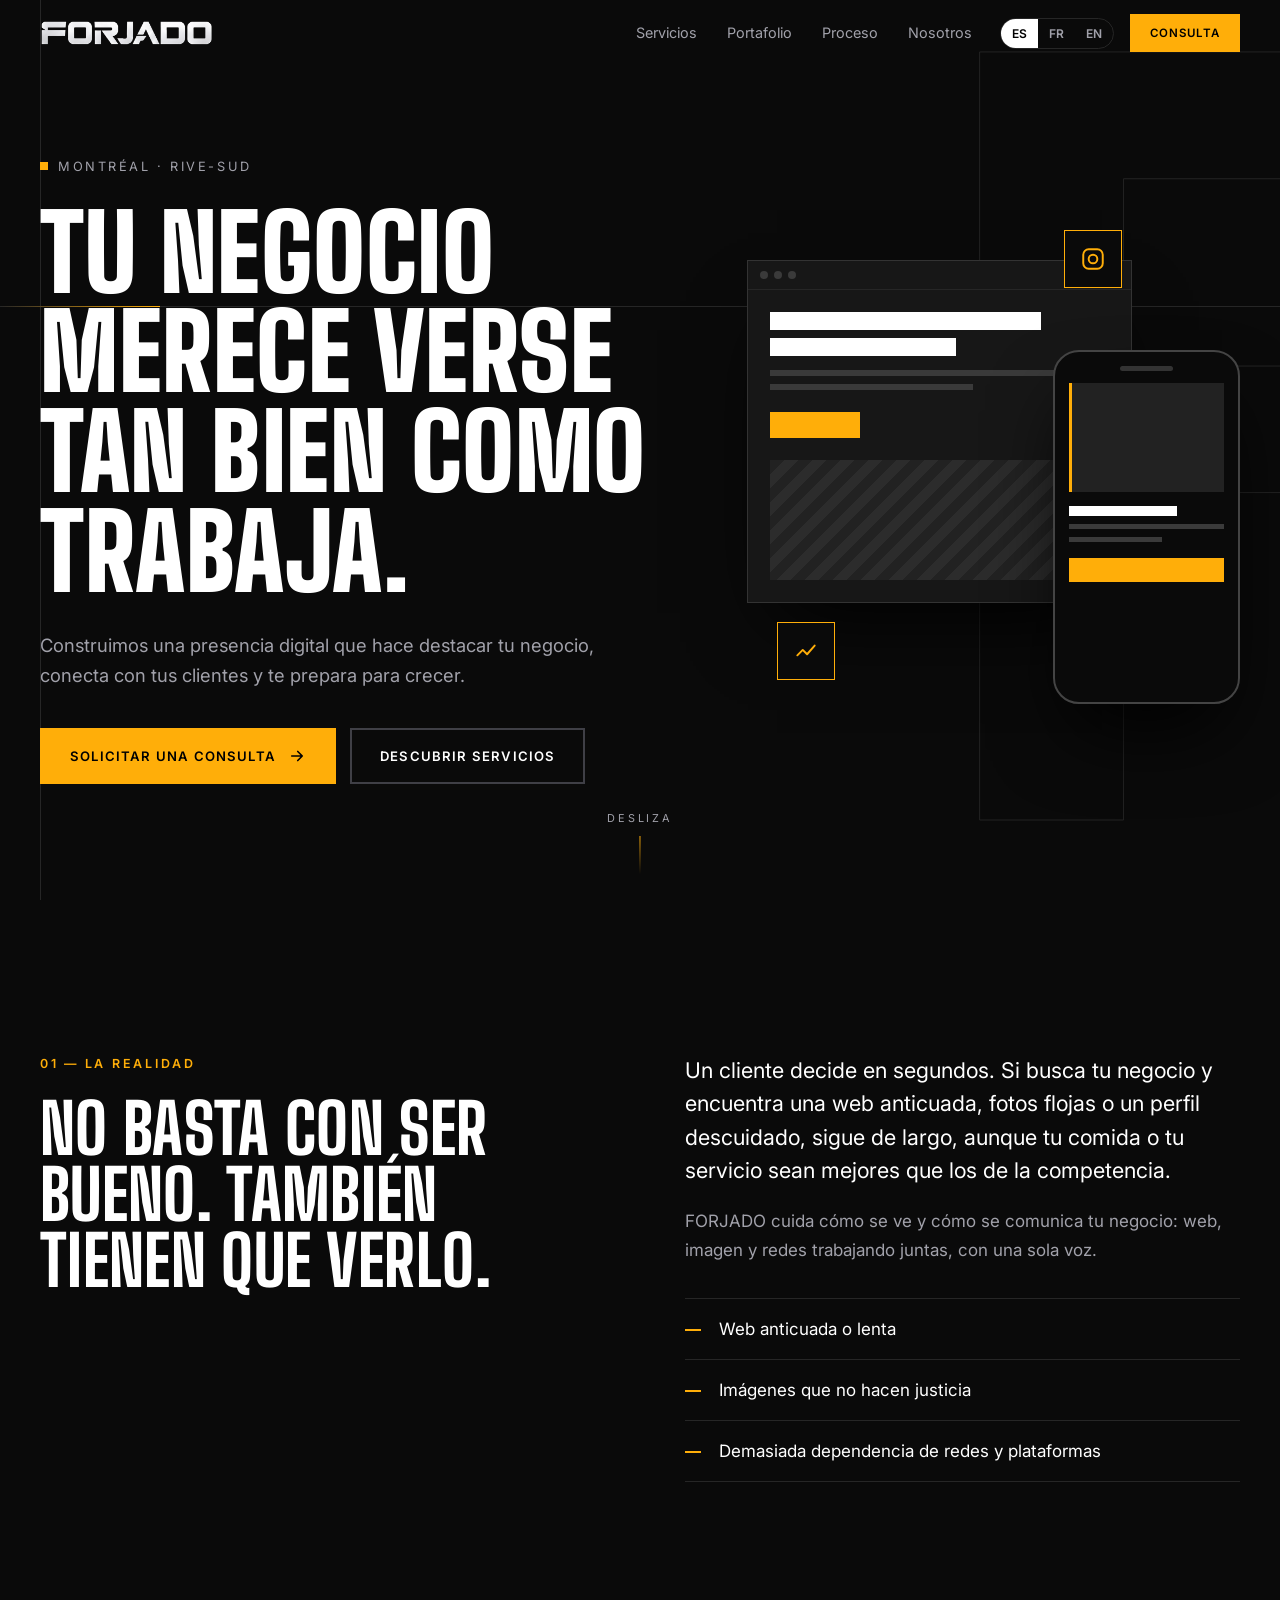
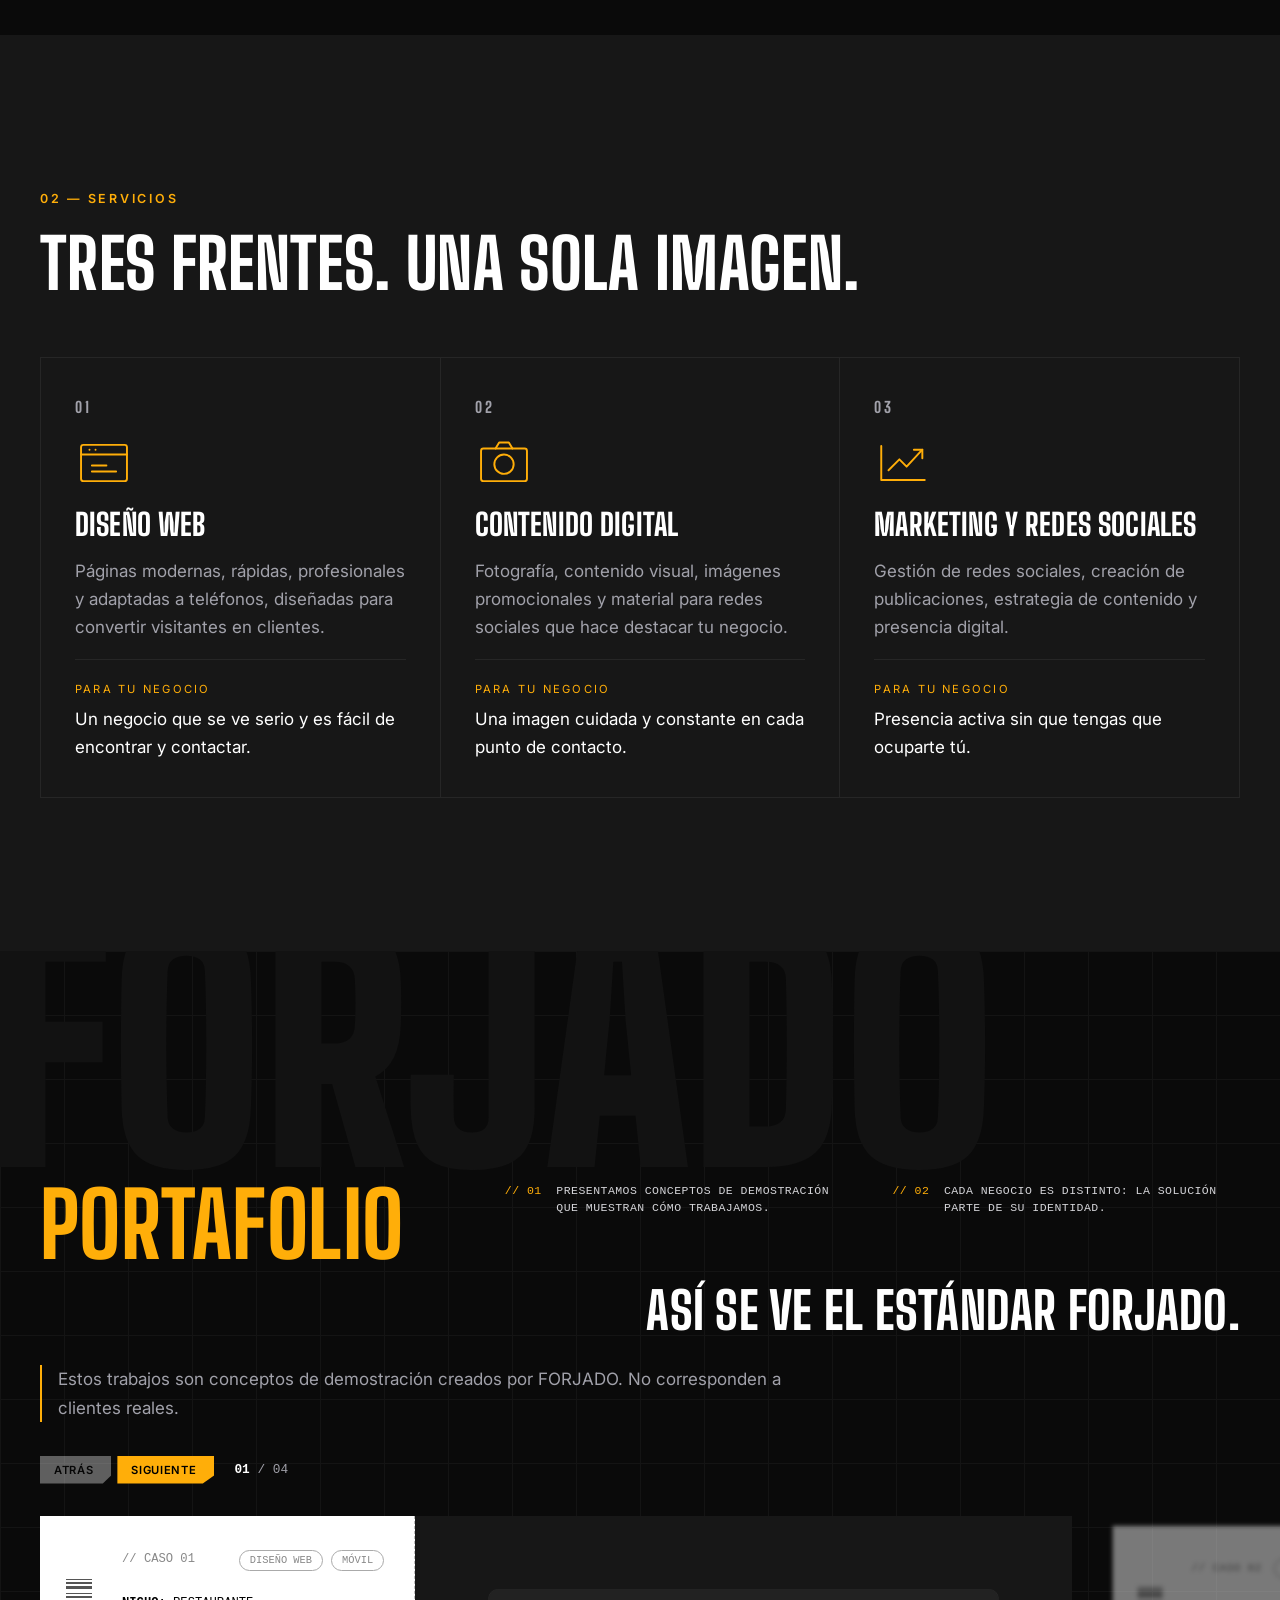
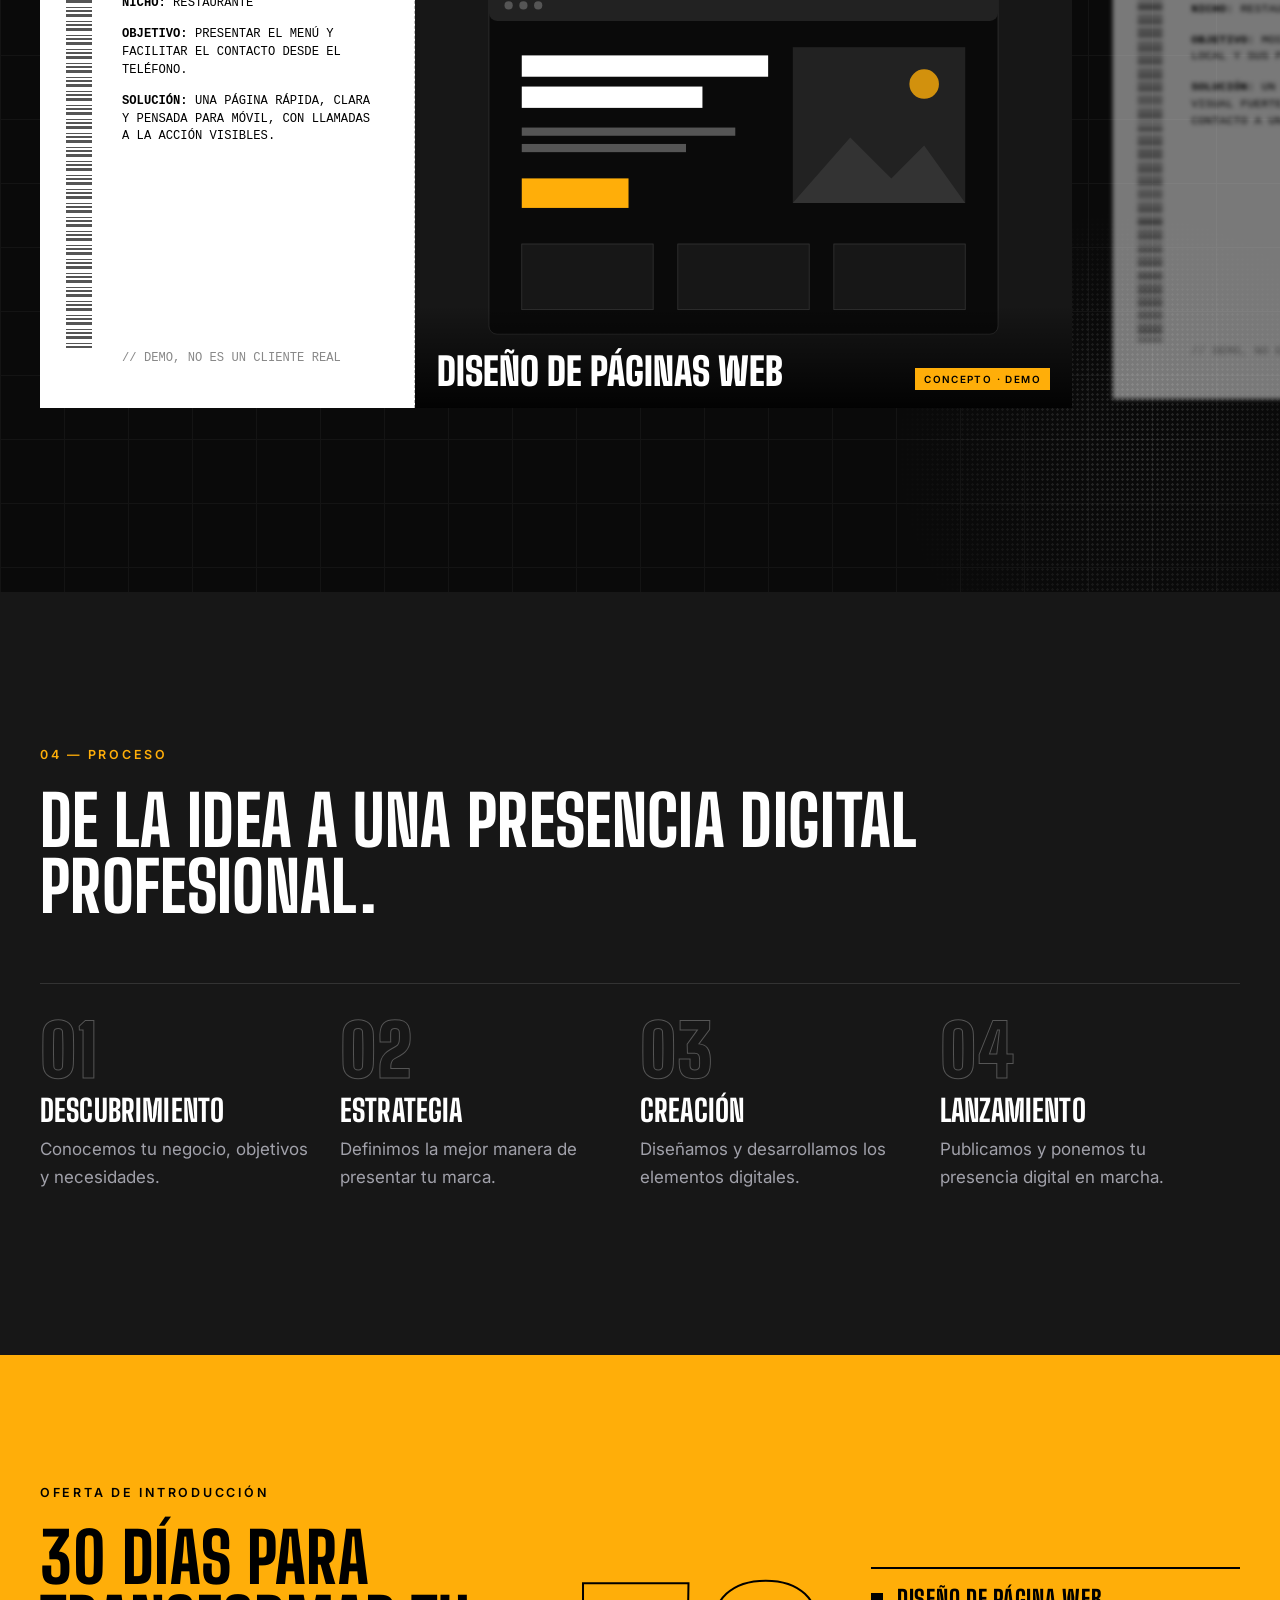
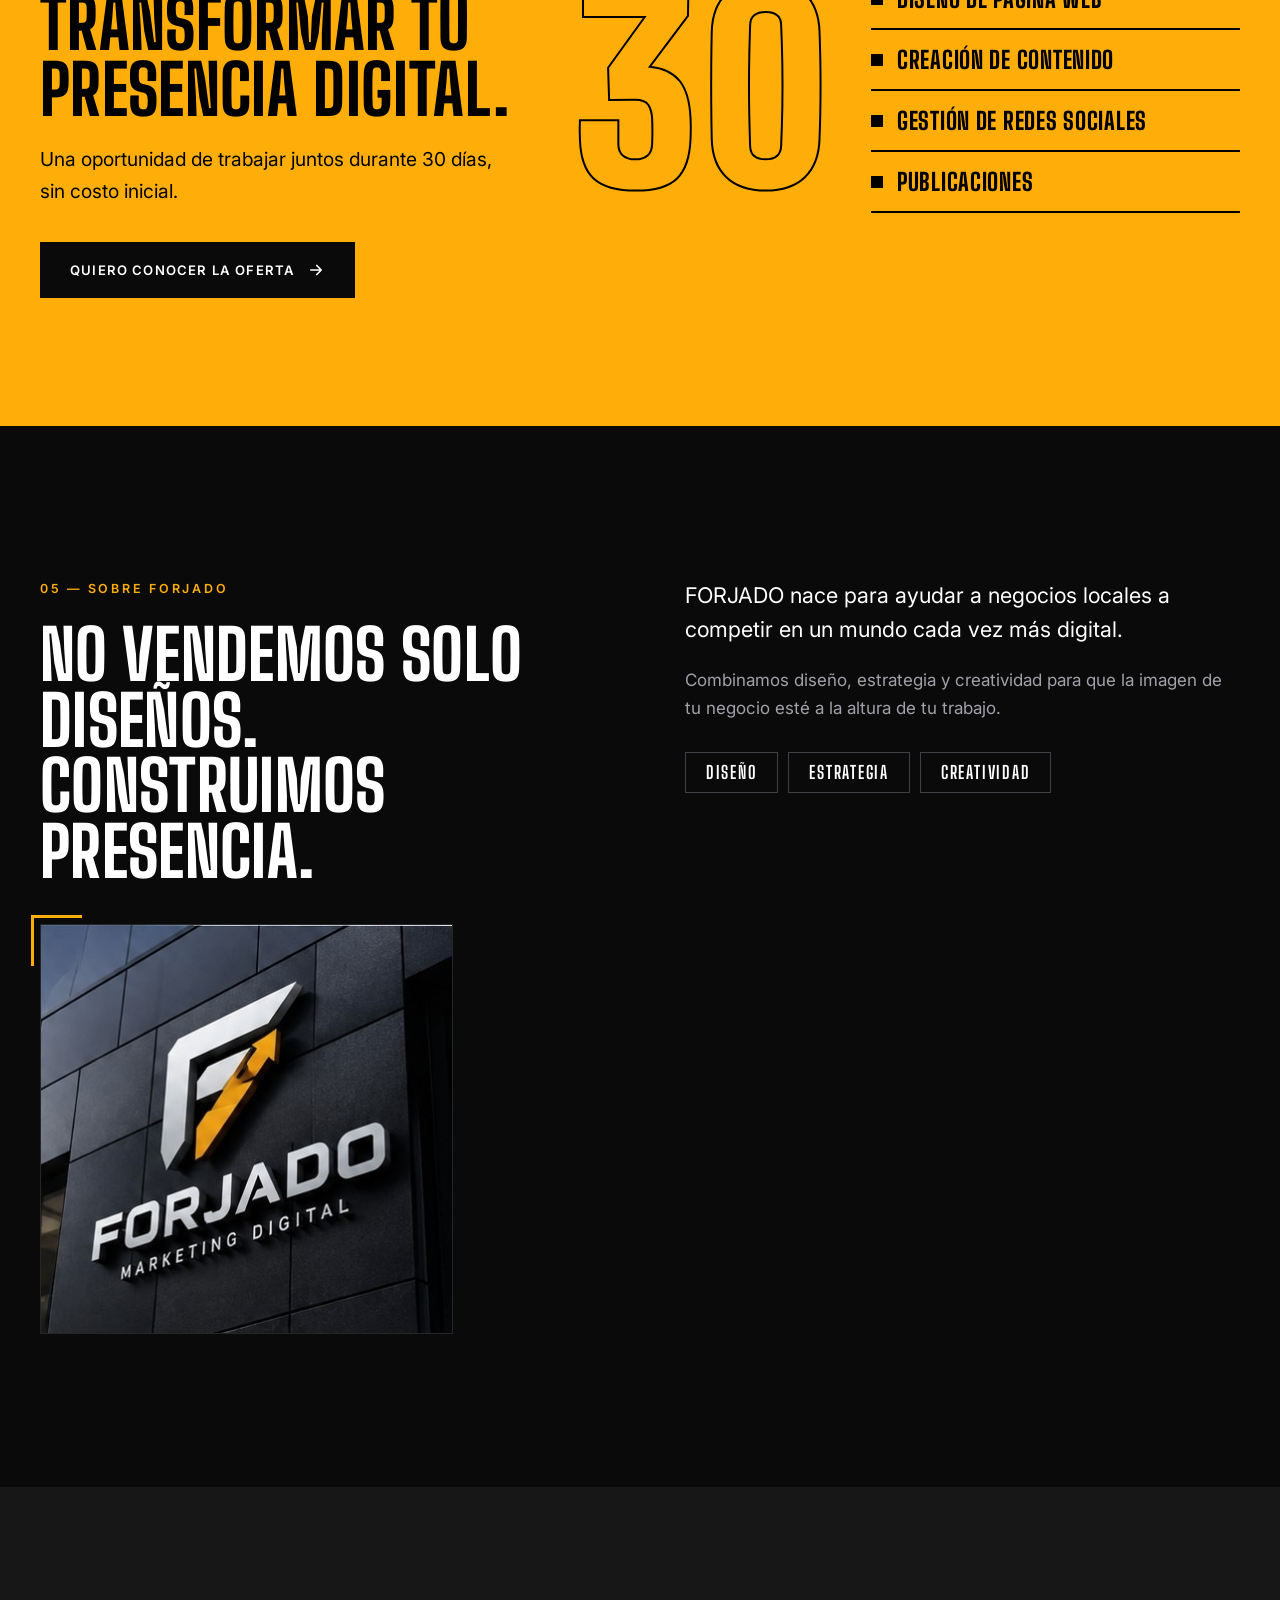
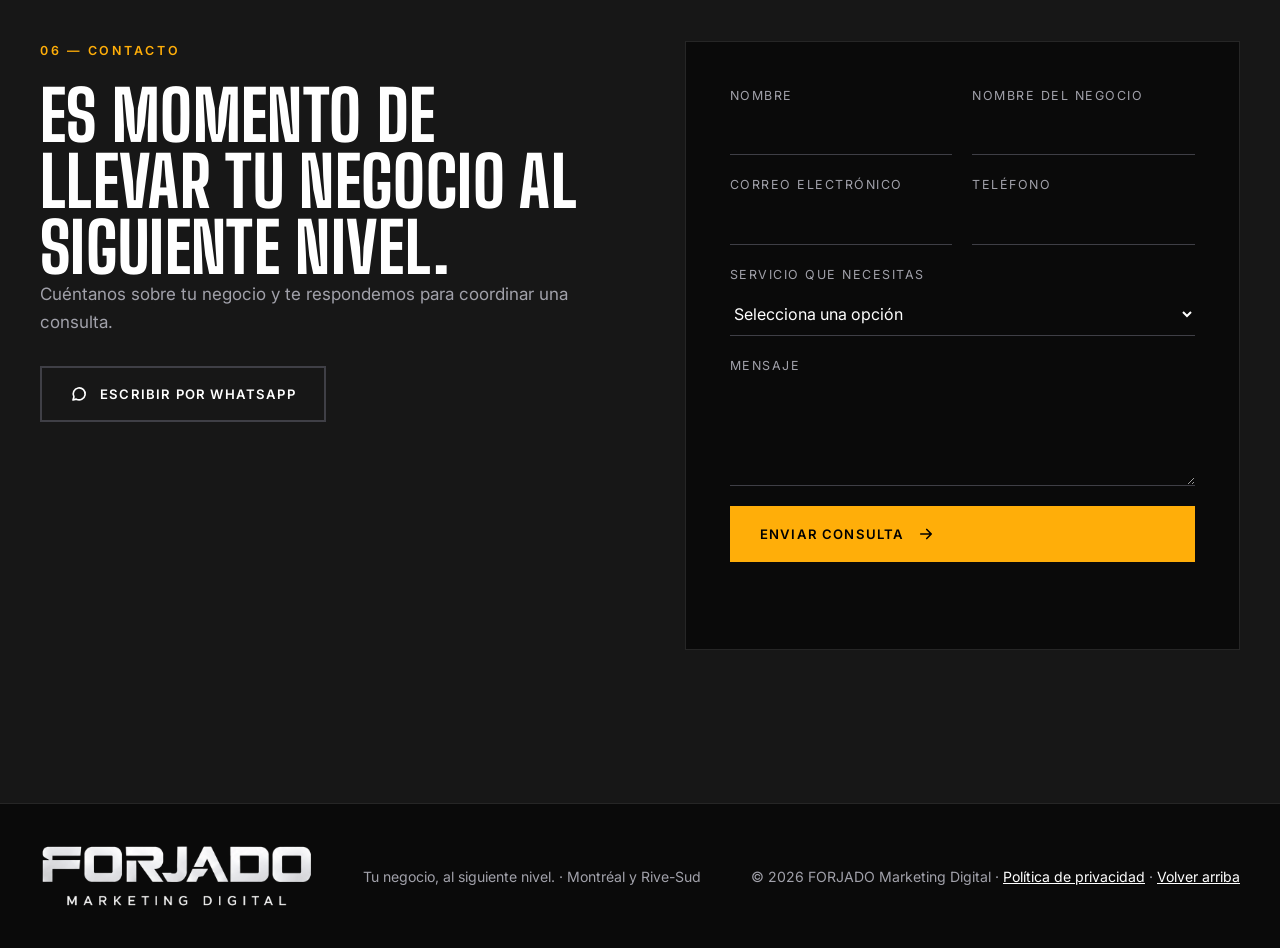
==== commit 835f7bea: "Usar logo oficial y paleta dorada de la marca; foto del letrero en Nosotros Co-Authored-By: Claude S" ====
--- a/index.html
+++ b/index.html
@@ -9,8 +9,8 @@
 <meta property="og:type" content="website"><meta property="og:site_name" content="FORJADO Marketing Digital">
 <meta property="og:title" content="FORJADO Marketing Digital — Tu negocio, al siguiente nivel">
 <meta property="og:description" content="Diseño web, contenido digital y redes sociales para negocios locales de Montréal y la Rive-Sud.">
-<meta property="og:image" content="assets/og.svg">
-<link rel="icon" href="assets/logo.svg" type="image/svg+xml">
+<meta property="og:image" content="assets/og.jpg">
+<link rel="icon" href="assets/favicon.png" type="image/png">
 <link rel="preconnect" href="https://fonts.googleapis.com"><link rel="preconnect" href="https://fonts.gstatic.com" crossorigin>
 <link href="https://fonts.googleapis.com/css2?family=Big+Shoulders+Display:wght@700;800;900&family=Inter:wght@400;500;600&display=swap" rel="stylesheet">
 <link rel="stylesheet" href="styles.css">
@@ -21,7 +21,7 @@
 <a class="skip" href="#main" data-i18n="foot.skip">Saltar al contenido</a>
 
 <header class="nav" id="nav">
-  <a class="brand" href="#top" aria-label="FORJADO Marketing Digital"><img src="assets/logo.svg" alt="" width="34" height="34"><span>FORJADO</span></a>
+  <a class="brand" href="#top" aria-label="FORJADO Marketing Digital"><img src="assets/wordmark.png" alt="FORJADO" width="640" height="96"></a>
   <nav id="menu" aria-label="Principal">
     <a href="#servicios" data-i18n="nav.services">Servicios</a>
     <a href="#portafolio" data-i18n="nav.portfolio">Portafolio</a>
@@ -211,6 +211,7 @@
     <div>
       <p class="label rv" data-i18n="about.label">05 — Sobre FORJADO</p>
       <h2 class="rv" data-i18n="about.title">No vendemos solo diseños. Construimos presencia.</h2>
+      <figure class="sign rv"><img src="assets/letrero.jpg" alt="Logotipo de FORJADO Marketing Digital en un letrero sobre una fachada oscura" width="413" height="409" loading="lazy"></figure>
     </div>
     <div class="rv">
       <p class="big" data-i18n="about.p1"></p>
@@ -255,7 +256,7 @@
 
 <footer class="foot">
   <div class="wrap foot-in">
-    <a class="brand" href="#top" aria-label="FORJADO"><img src="assets/logo.svg" alt="" width="30" height="30"><span>FORJADO</span></a>
+    <a class="brand" href="#top" aria-label="FORJADO Marketing Digital"><img src="assets/lockup.png" alt="FORJADO Marketing Digital" width="760" height="178"></a>
     <p><span data-i18n="foot.tag">Tu negocio, al siguiente nivel.</span> · <span data-i18n="foot.area">Montréal y Rive-Sud</span></p>
     <p>© <span id="year"></span> FORJADO Marketing Digital · <a href="privacidad.html" data-i18n="foot.priv">Política de privacidad</a> · <a href="#top" data-i18n="foot.top">Volver arriba</a></p>
   </div>
--- a/styles.css
+++ b/styles.css
@@ -1,4 +1,4 @@
-:root{--bg:#0A0A0A;--card:#171717;--line:#262626;--fg:#fff;--mute:#A1A1AA;--acc:#FF6A13;--ease:cubic-bezier(.2,.7,.2,1);--head:"Big Shoulders Display","Arial Narrow",Impact,sans-serif}
+:root{--bg:#0A0A0A;--card:#171717;--line:#262626;--fg:#fff;--mute:#A1A1AA;--acc:#FFAE09;--ease:cubic-bezier(.2,.7,.2,1);--head:"Big Shoulders Display","Arial Narrow",Impact,sans-serif}
 *{box-sizing:border-box;margin:0}html{scroll-behavior:smooth;scroll-padding-top:80px}
 body{background:var(--bg);color:var(--fg);font:400 17px/1.65 Inter,system-ui,sans-serif;-webkit-font-smoothing:antialiased;overflow-x:hidden}
 img{max-width:100%;height:auto;display:block}a{color:inherit}ul,ol{list-style:none;padding:0}
@@ -11,7 +11,7 @@
 /* nav */
 .nav{position:fixed;inset:0 0 auto;z-index:50;display:flex;align-items:center;gap:28px;padding:14px max(24px,calc((100% - 1200px)/2));transition:background .3s,border-color .3s;border-bottom:1px solid transparent}
 .nav.solid{background:rgba(10,10,10,.88);backdrop-filter:blur(12px);border-color:var(--line)}
-.brand{display:flex;align-items:center;gap:10px;text-decoration:none;font:900 1.6rem var(--head);letter-spacing:.08em}
+.brand{display:flex;align-items:center;text-decoration:none}.brand img{height:26px;width:auto}.foot .brand img{height:64px}
 .nav nav{display:flex;gap:30px;margin-left:auto}.nav nav a{text-decoration:none;font-size:.9rem;color:var(--mute);position:relative;transition:color .2s}
 .nav nav a:after{content:"";position:absolute;left:0;bottom:-6px;height:2px;width:0;background:var(--acc);transition:width .3s var(--ease)}
 .nav nav a:hover{color:#fff}.nav nav a:hover:after{width:100%}
@@ -25,7 +25,7 @@
 /* buttons */
 .btn{display:inline-flex;align-items:center;gap:12px;background:var(--acc);color:#000;font:600 .82rem Inter;letter-spacing:.09em;text-transform:uppercase;text-decoration:none;padding:17px 28px;border:2px solid var(--acc);cursor:pointer;transition:background .25s,color .25s,transform .25s var(--ease),box-shadow .25s}
 .btn svg{width:18px;height:18px;fill:none;stroke:currentColor;stroke-width:2.2;stroke-linecap:round;stroke-linejoin:round;transition:transform .25s var(--ease)}
-.btn:hover{background:#fff;border-color:#fff;transform:translateY(-3px);box-shadow:0 12px 30px -10px rgba(255,106,19,.55)}.btn:hover svg{transform:translateX(5px)}
+.btn:hover{background:#fff;border-color:#fff;transform:translateY(-3px);box-shadow:0 12px 30px -10px rgba(255,174,9,.55)}.btn:hover svg{transform:translateX(5px)}
 .btn:active{transform:translateY(0)}
 .btn-ghost{background:transparent;color:#fff;border-color:#3f3f46}.btn-ghost:hover{background:#fff;color:#000;box-shadow:none}
 .btn-sm{padding:10px 18px;font-size:.72rem}
@@ -143,3 +143,4 @@
 /* páginas internas (privacidad, 404) */
 .page .legal{padding:130px 0 90px;max-width:760px}.legal h1{font-size:clamp(2.6rem,7vw,4.5rem);margin-bottom:40px;color:var(--acc)}
 .legal section{border-top:1px solid var(--line);padding:22px 0}.legal h2{font-size:1.6rem;margin-bottom:8px}.legal p{color:var(--mute)}.legal p+p{margin-top:16px}
+.sign{margin:40px 0 0;max-width:413px;border:1px solid var(--line);position:relative}.sign img{width:100%;height:auto;filter:saturate(.9)}.sign:after{content:"";position:absolute;left:-10px;top:-10px;width:48px;height:48px;border-left:3px solid var(--acc);border-top:3px solid var(--acc)}
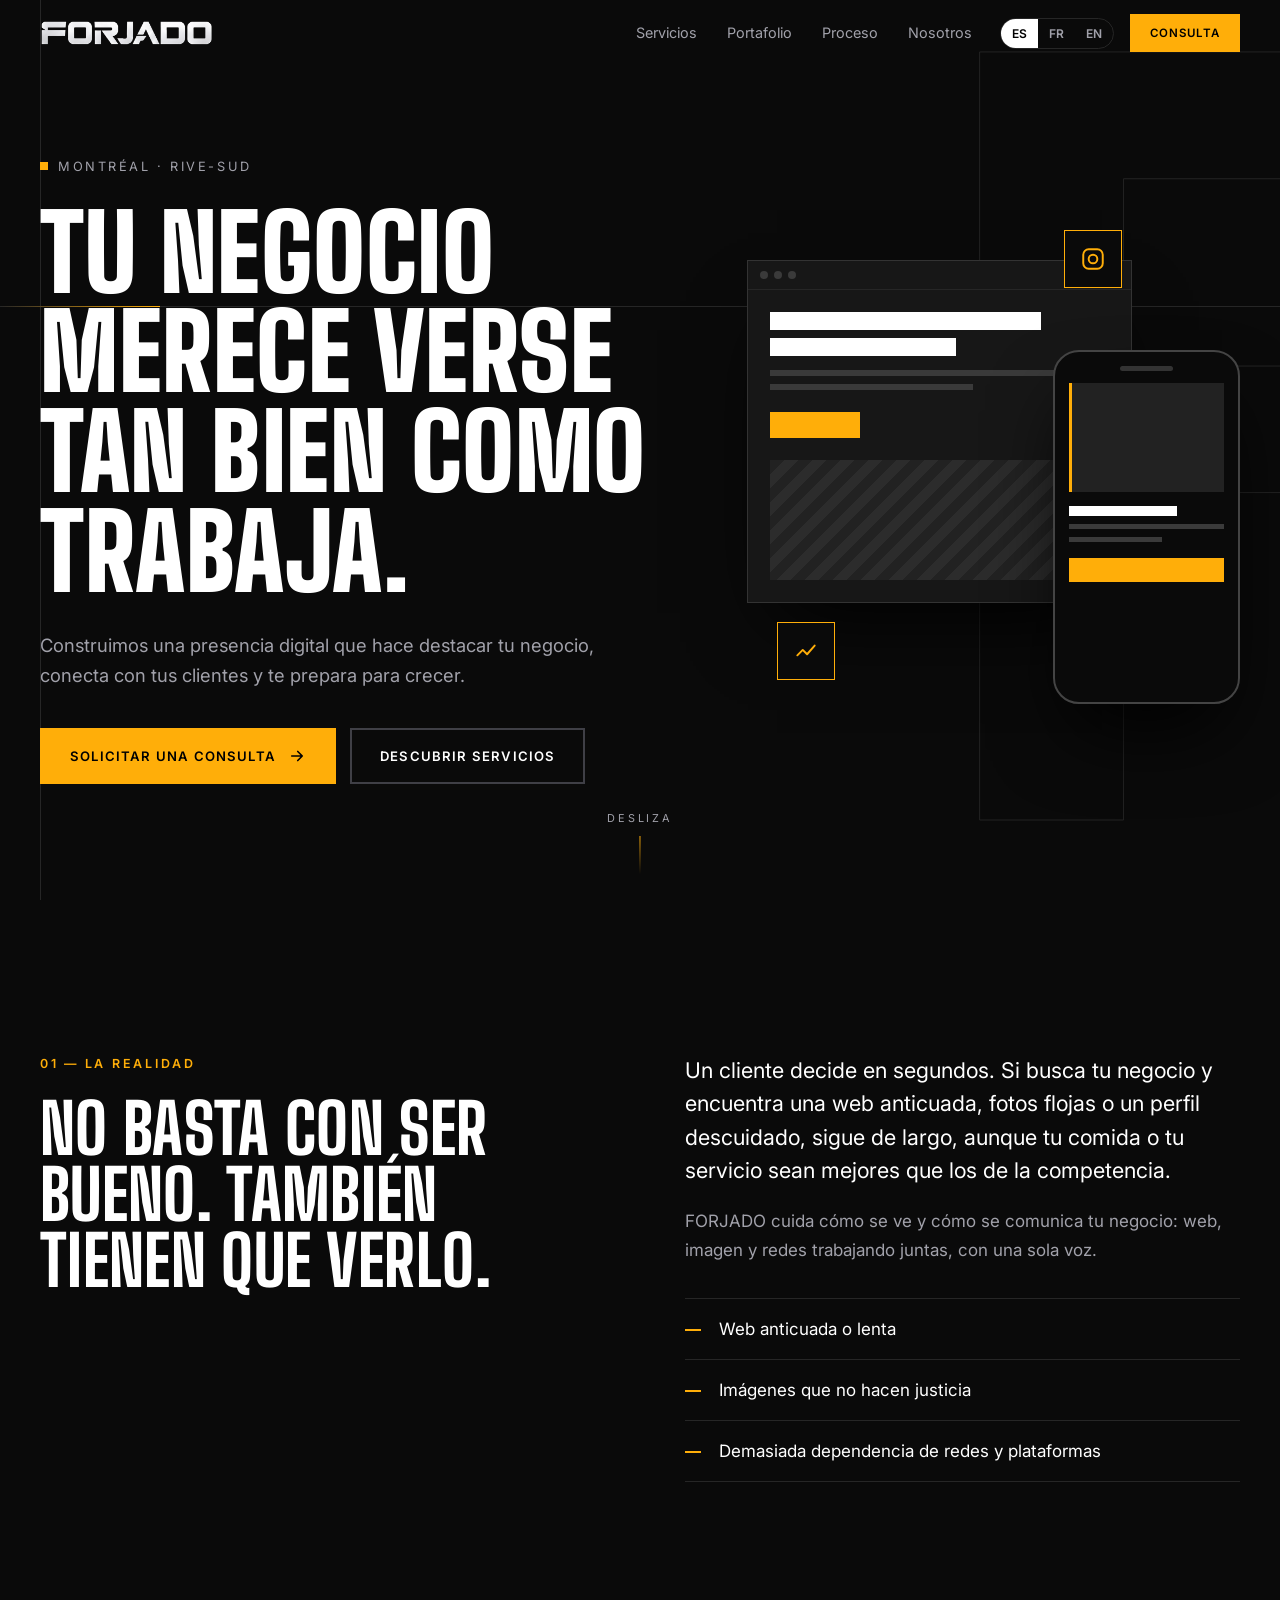
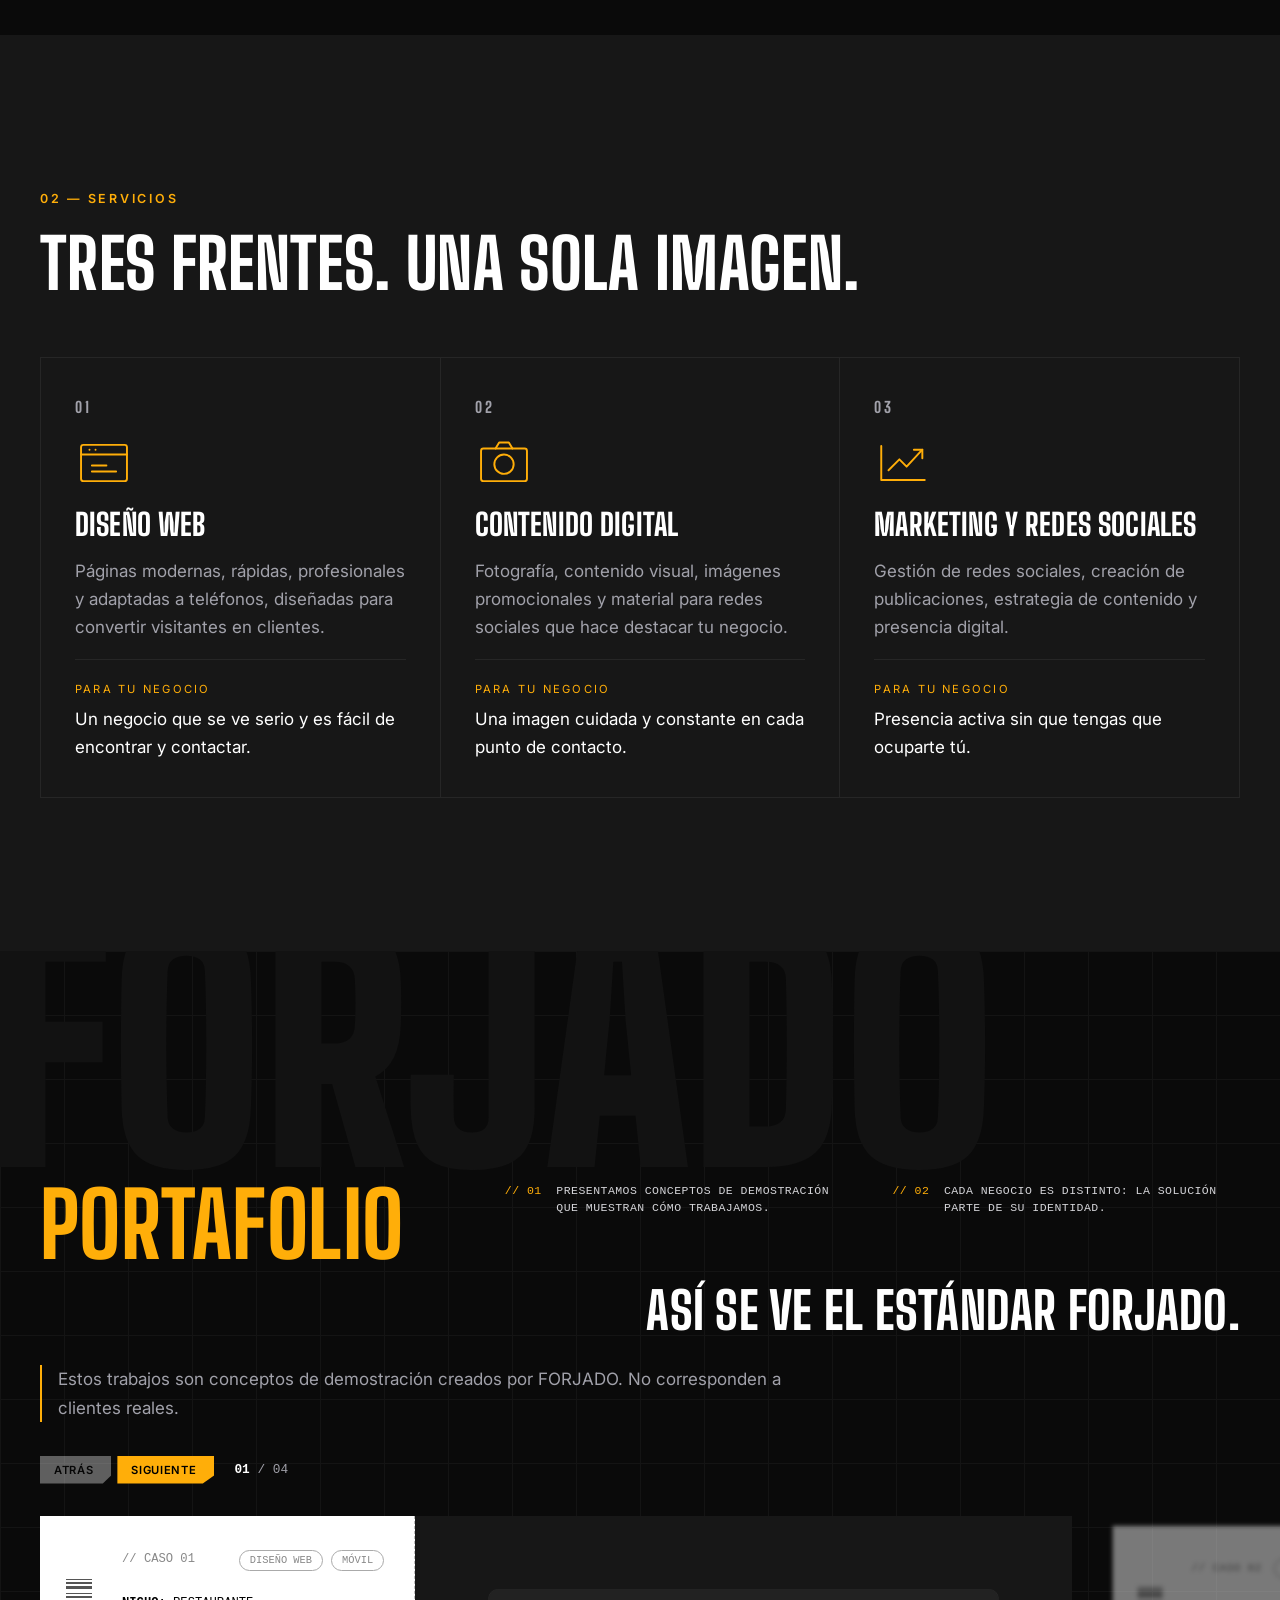
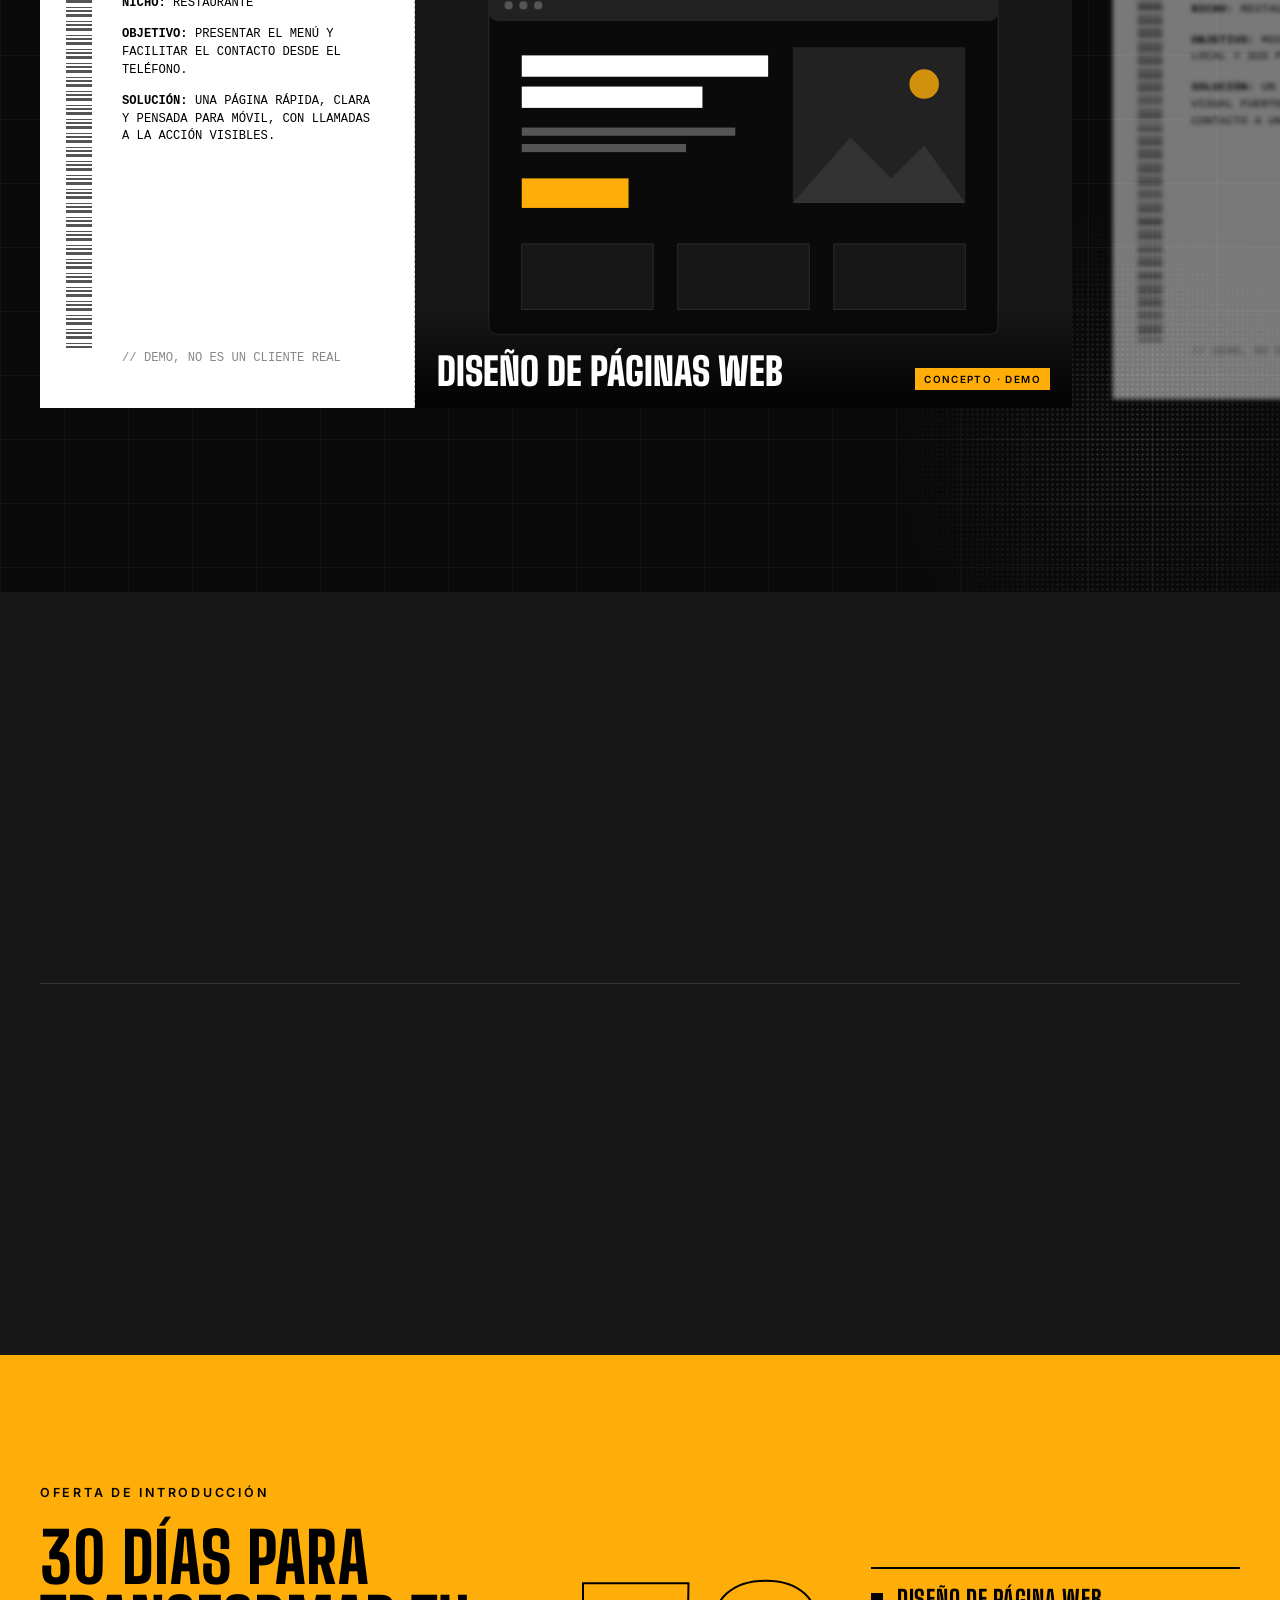
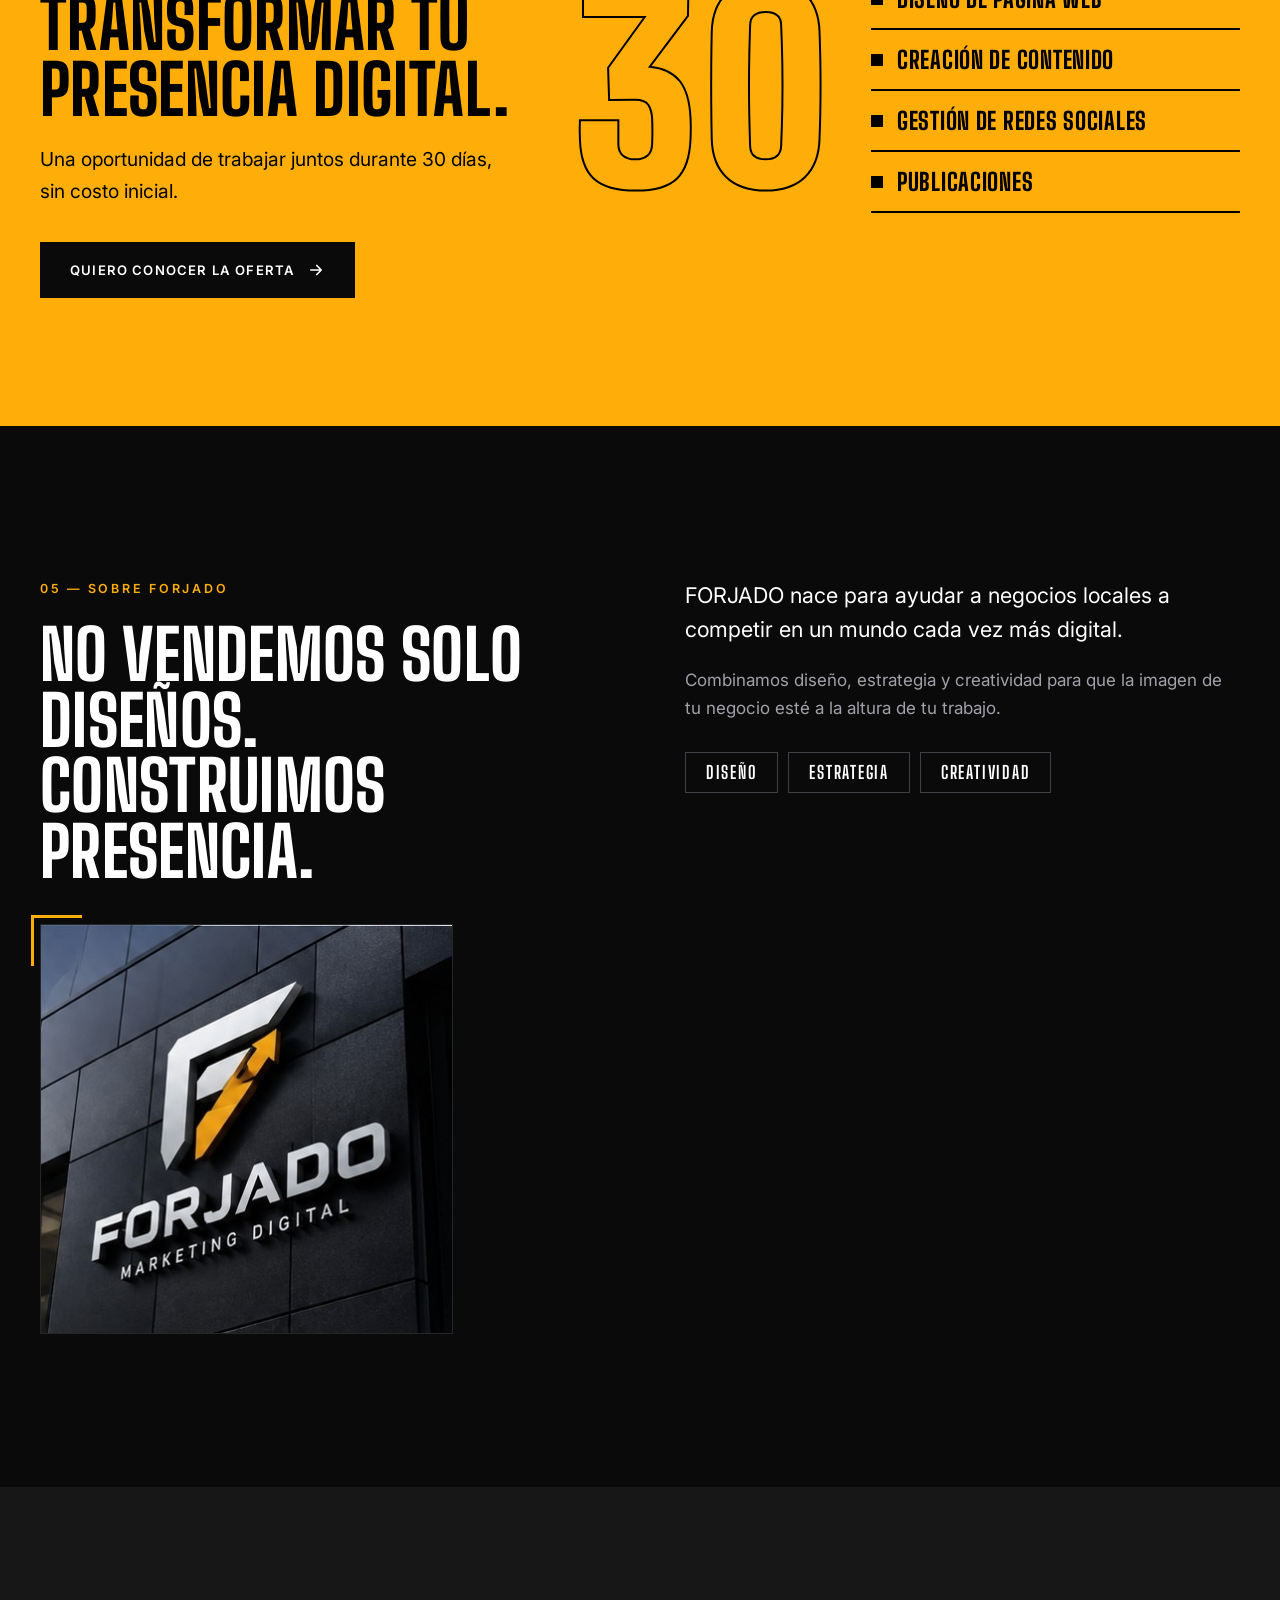
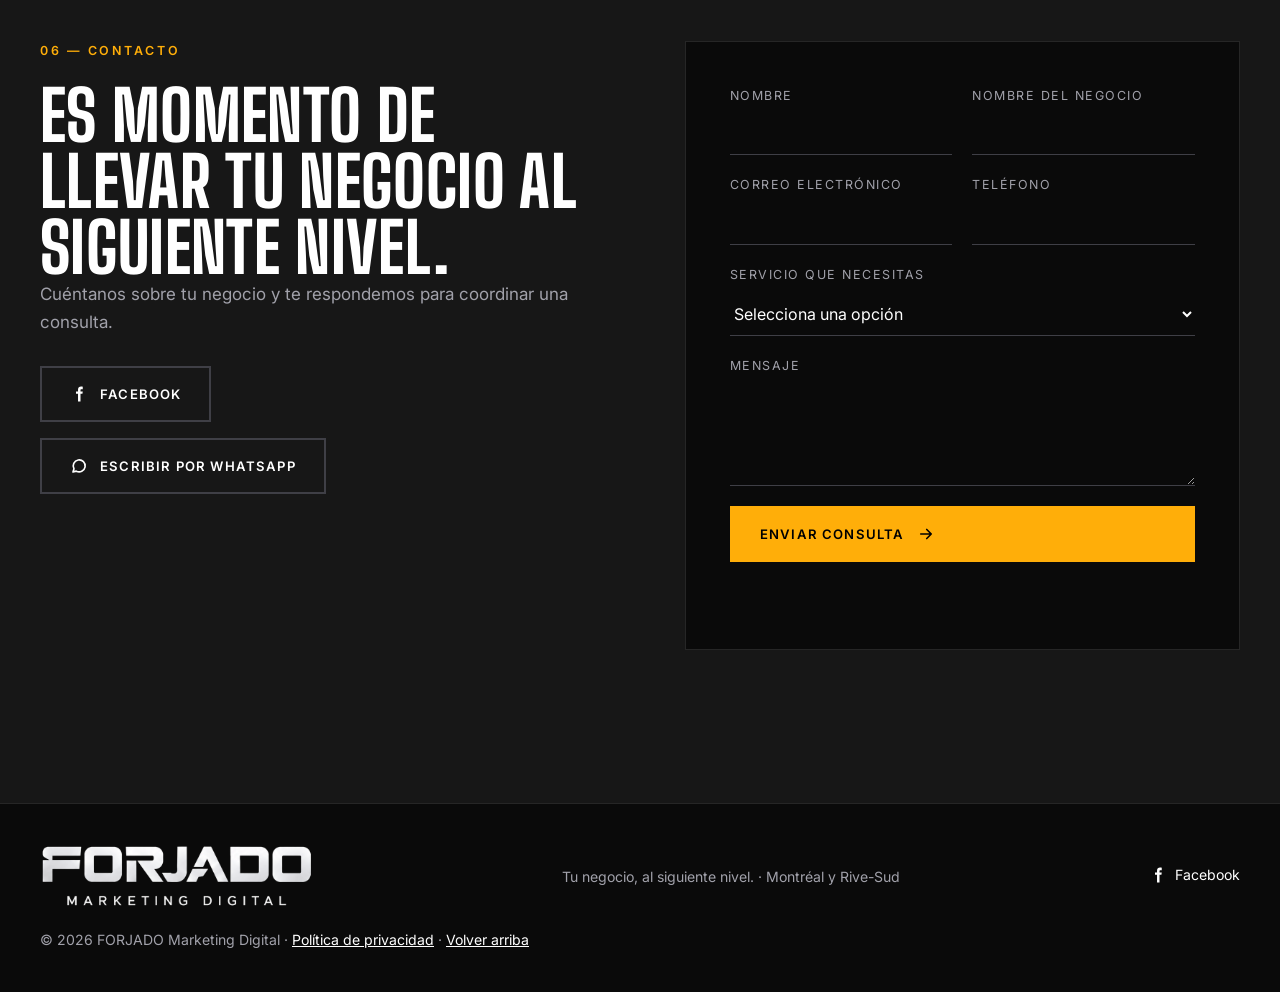
==== commit 8b6f4aeb: "Agregar enlace a Facebook (contacto, pie y datos estructurados) Co-Authored-By: Claude Sonnet 5.5 <n" ====
--- a/index.html
+++ b/index.html
@@ -14,7 +14,7 @@
 <link rel="preconnect" href="https://fonts.googleapis.com"><link rel="preconnect" href="https://fonts.gstatic.com" crossorigin>
 <link href="https://fonts.googleapis.com/css2?family=Big+Shoulders+Display:wght@700;800;900&family=Inter:wght@400;500;600&display=swap" rel="stylesheet">
 <link rel="stylesheet" href="styles.css">
-<script type="application/ld+json">{"@context":"https://schema.org","@type":"ProfessionalService","name":"FORJADO Marketing Digital","slogan":"Tu negocio, al siguiente nivel.","areaServed":["Montréal","Rive-Sud"],"serviceType":["Diseño web","Contenido digital","Marketing y redes sociales"]}</script>
+<script type="application/ld+json">{"@context":"https://schema.org","@type":"ProfessionalService","name":"FORJADO Marketing Digital","slogan":"Tu negocio, al siguiente nivel.","sameAs":["https://www.facebook.com/profile.php?id=61564799969515"],"areaServed":["Montréal","Rive-Sud"],"serviceType":["Diseño web","Contenido digital","Marketing y redes sociales"]}</script>
 <script>document.documentElement.classList.add('js')</script>
 </head>
 <body>
@@ -228,6 +228,7 @@
       <p class="label rv" data-i18n="c.label">06 — Contacto</p>
       <h2 class="rv" data-i18n="c.title">Es momento de llevar tu negocio al siguiente nivel.</h2>
       <p class="muted rv" data-i18n="c.sub"></p>
+      <p class="rv wa-wrap"><a class="btn btn-ghost" href="https://www.facebook.com/profile.php?id=61564799969515" target="_blank" rel="noopener noreferrer"><svg viewBox="0 0 24 24" aria-hidden="true"><path d="M14 8.5V6.800c0-.8.2-1.300 1.400-1.300H17V2.200C16.700 2.100 15.800 2 14.700 2 12.300 2 10.700 3.400 10.700 6v2.500H8v3.300h2.700V22H14v-10.200h2.600l.4-3.300z" fill="currentColor" stroke="none"/></svg><span>Facebook</span></a></p>
       <p class="rv wa-wrap" id="waWrap" hidden><a class="btn btn-ghost" id="waBtn" href="#" target="_blank" rel="noopener"><svg viewBox="0 0 24 24" aria-hidden="true"><path d="M4 20l1.3-4.2A8 8 0 1 1 8.300 18.800z"/></svg><span data-i18n="f.wa">Escribir por WhatsApp</span></a></p>
     </div>
     <form id="form" class="rv" novalidate>
@@ -258,6 +259,7 @@
   <div class="wrap foot-in">
     <a class="brand" href="#top" aria-label="FORJADO Marketing Digital"><img src="assets/lockup.png" alt="FORJADO Marketing Digital" width="760" height="178"></a>
     <p><span data-i18n="foot.tag">Tu negocio, al siguiente nivel.</span> · <span data-i18n="foot.area">Montréal y Rive-Sud</span></p>
+    <p><a class="soc" href="https://www.facebook.com/profile.php?id=61564799969515" target="_blank" rel="noopener noreferrer" aria-label="Facebook FORJADO"><svg viewBox="0 0 24 24" aria-hidden="true"><path d="M14 8.5V6.800c0-.8.2-1.300 1.400-1.300H17V2.200C16.700 2.100 15.800 2 14.700 2 12.300 2 10.700 3.400 10.700 6v2.500H8v3.300h2.700V22H14v-10.200h2.600l.4-3.300z" fill="currentColor" stroke="none"/></svg><span>Facebook</span></a></p>
     <p>© <span id="year"></span> FORJADO Marketing Digital · <a href="privacidad.html" data-i18n="foot.priv">Política de privacidad</a> · <a href="#top" data-i18n="foot.top">Volver arriba</a></p>
   </div>
 </footer>
--- a/styles.css
+++ b/styles.css
@@ -144,3 +144,5 @@
 .page .legal{padding:130px 0 90px;max-width:760px}.legal h1{font-size:clamp(2.6rem,7vw,4.5rem);margin-bottom:40px;color:var(--acc)}
 .legal section{border-top:1px solid var(--line);padding:22px 0}.legal h2{font-size:1.6rem;margin-bottom:8px}.legal p{color:var(--mute)}.legal p+p{margin-top:16px}
 .sign{margin:40px 0 0;max-width:413px;border:1px solid var(--line);position:relative}.sign img{width:100%;height:auto;filter:saturate(.9)}.sign:after{content:"";position:absolute;left:-10px;top:-10px;width:48px;height:48px;border-left:3px solid var(--acc);border-top:3px solid var(--acc)}
+.btn svg[fill]{}.soc{display:inline-flex;align-items:center;gap:8px;text-decoration:none;color:#fff;transition:color .2s}.soc svg{width:18px;height:18px}.soc:hover{color:var(--acc)}.wa-wrap{margin-top:16px}.wa-wrap:first-of-type{margin-top:30px}.btn-ghost svg path[fill]{fill:currentColor}
+.muted+.wa-wrap{margin-top:30px}
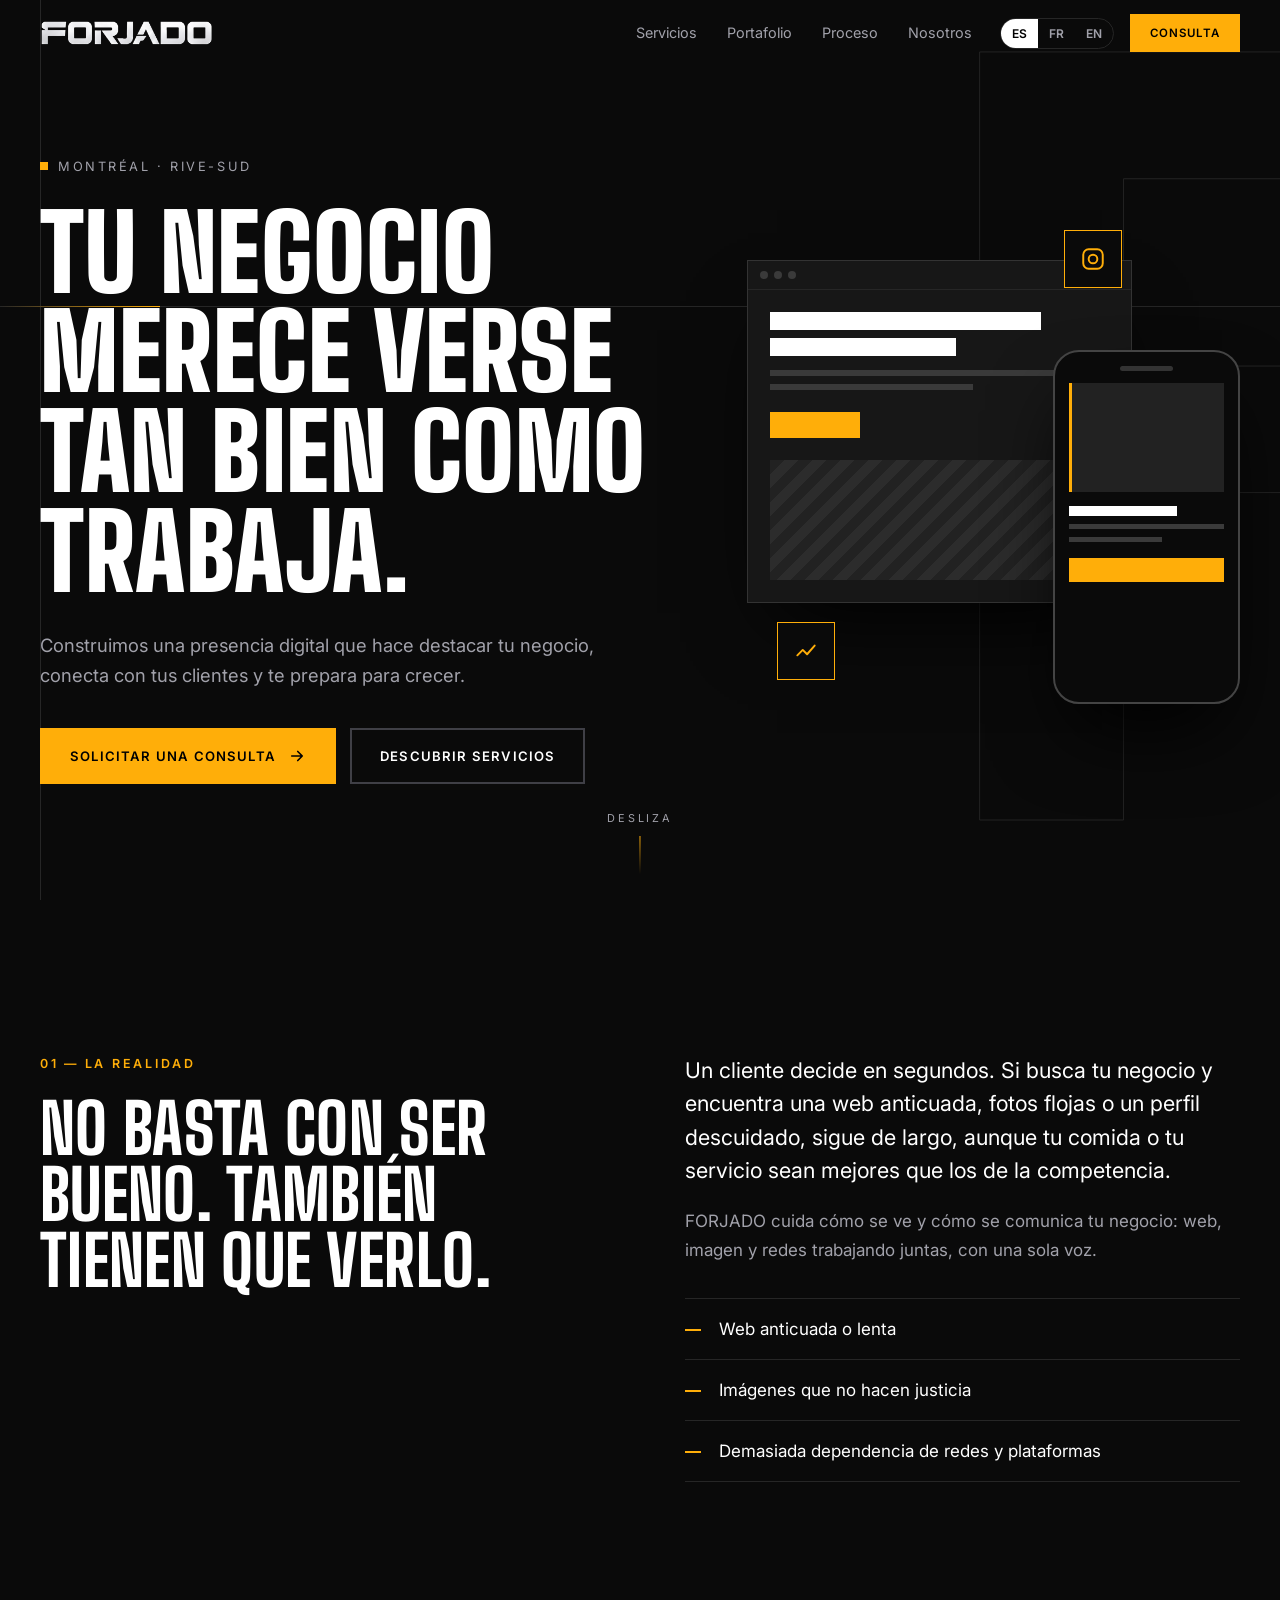
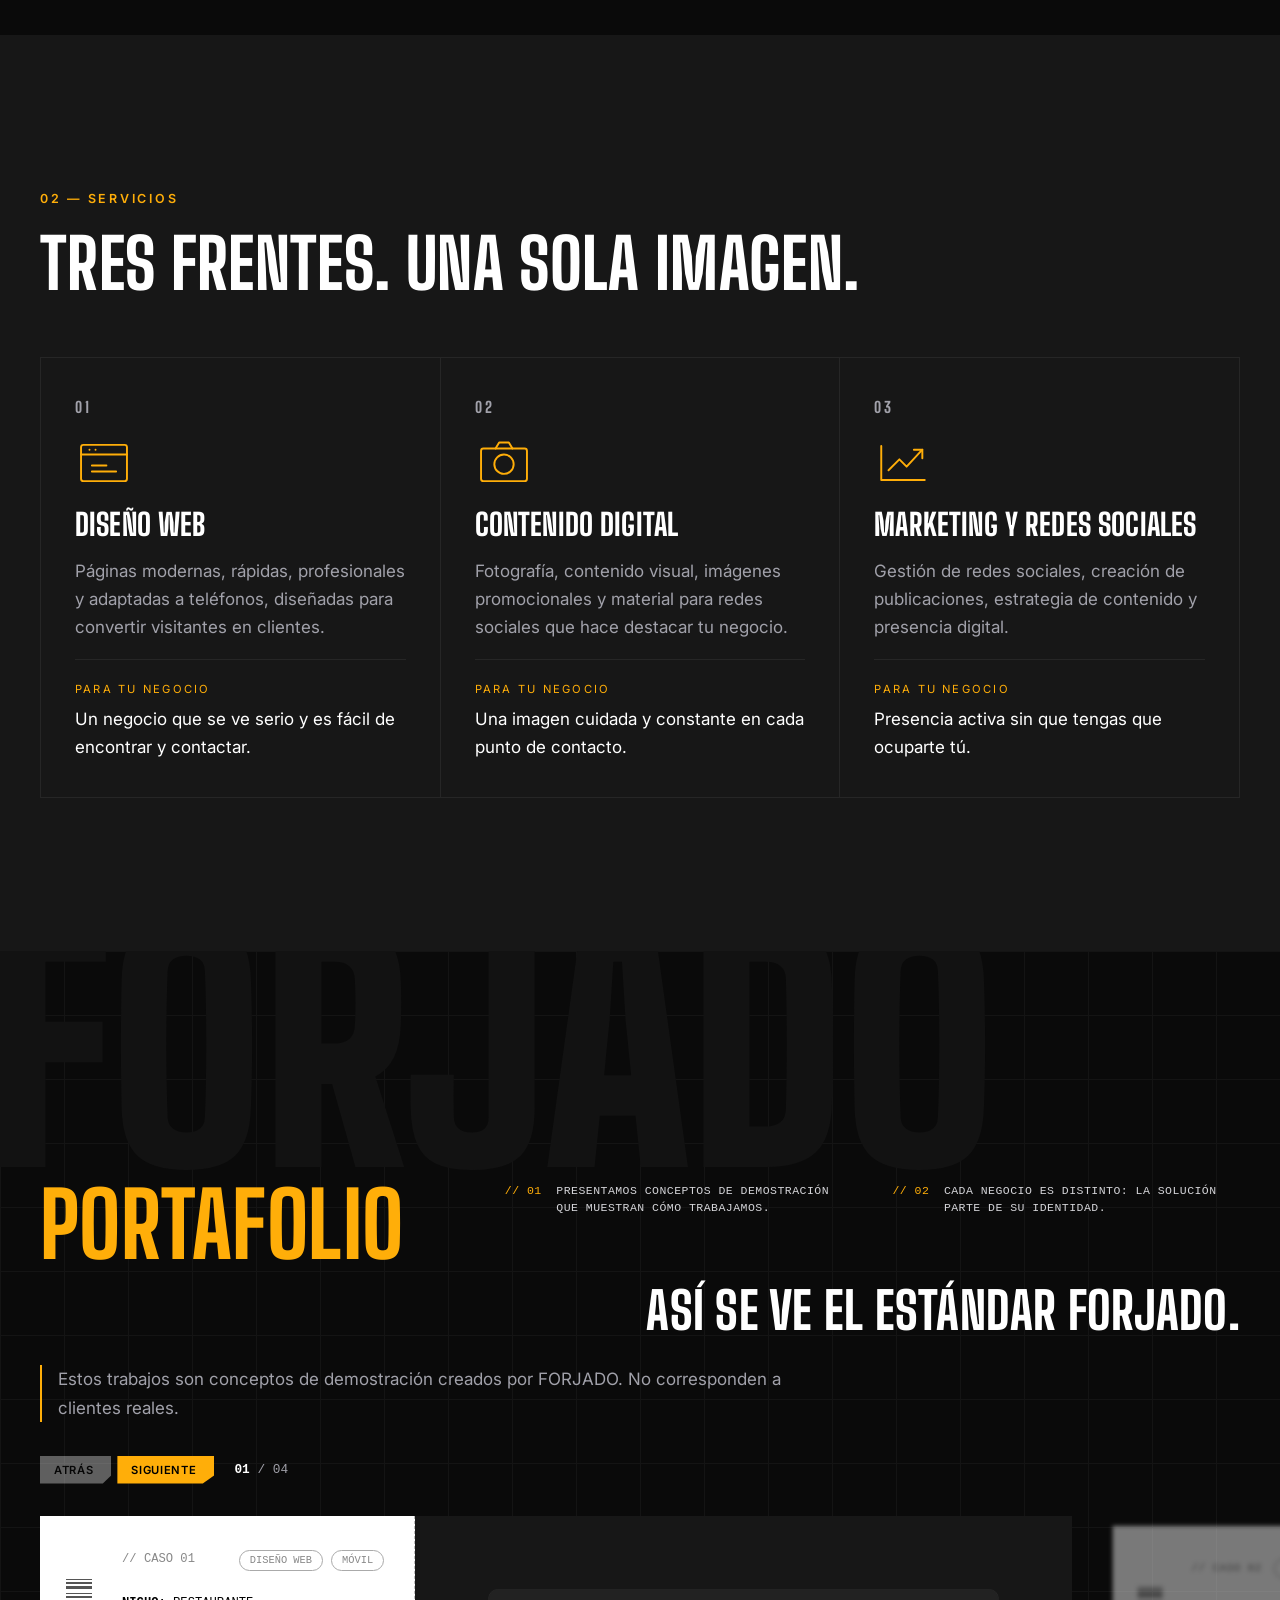
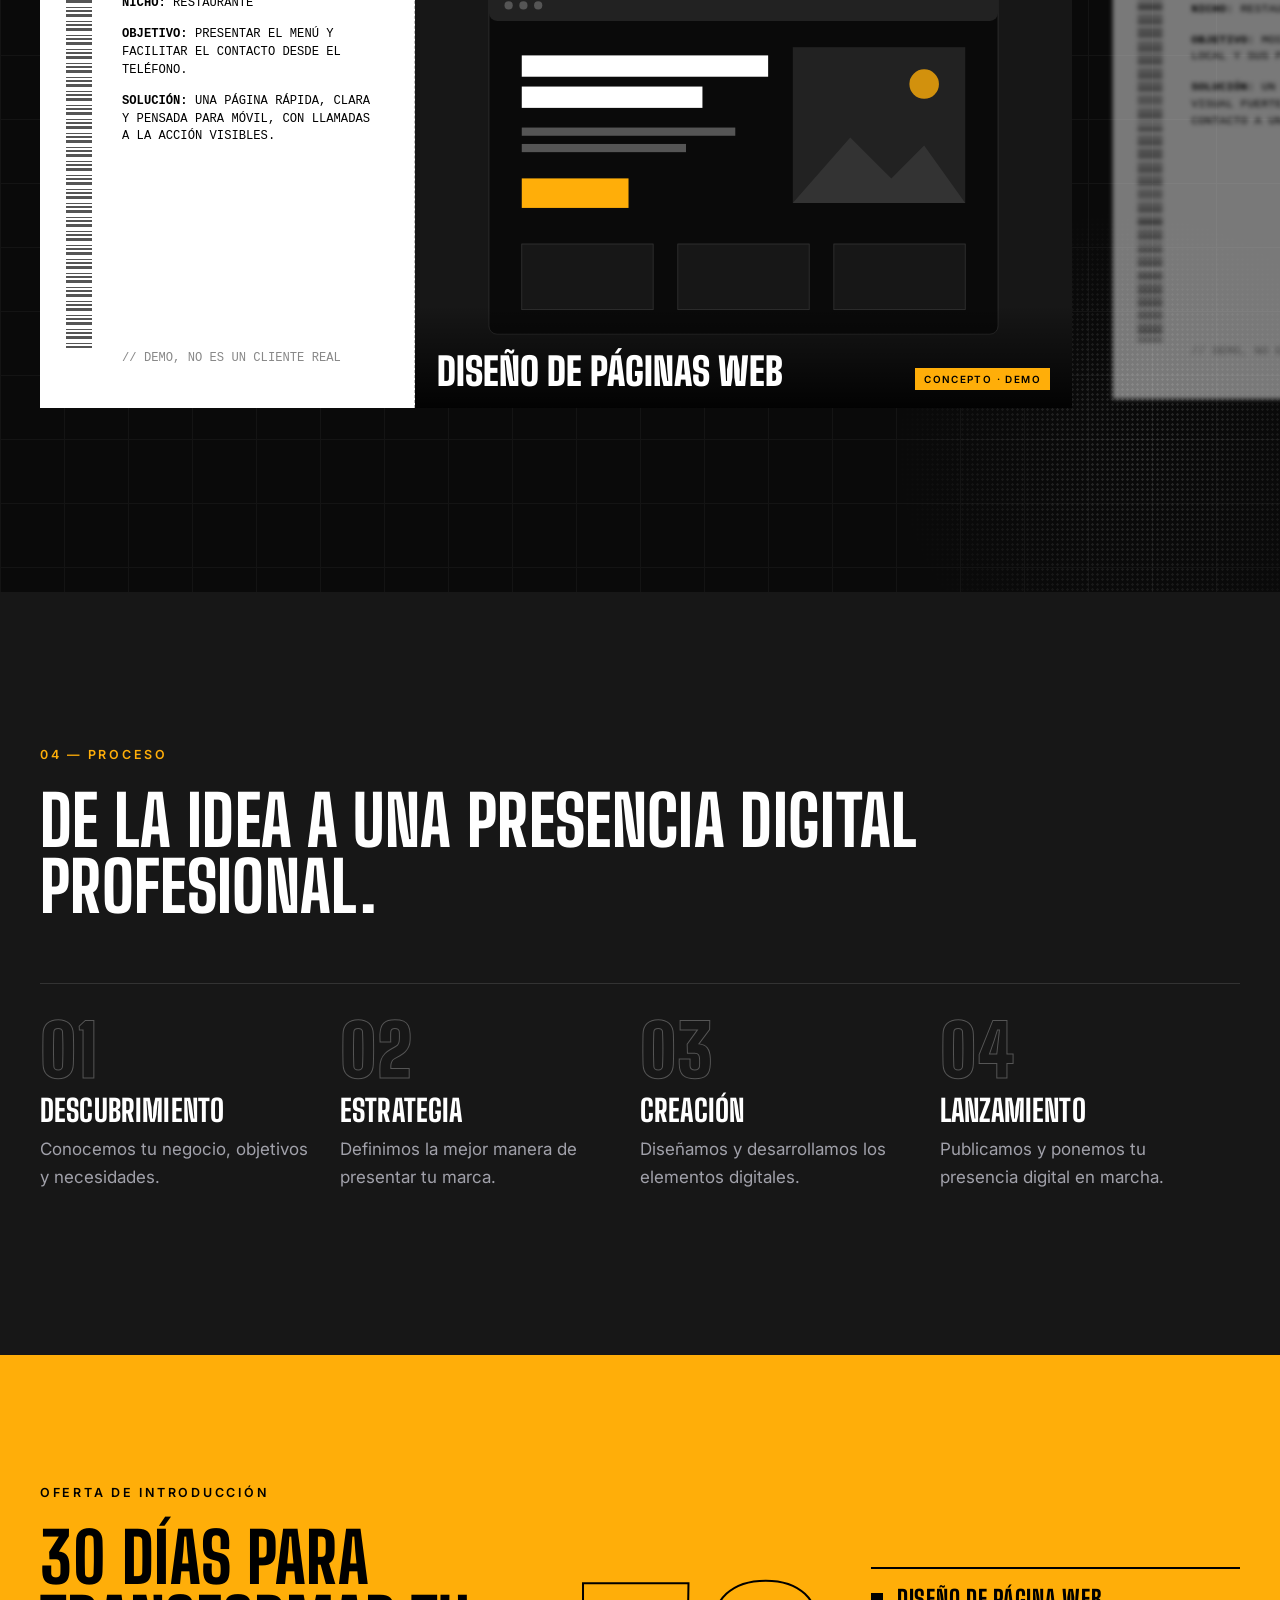
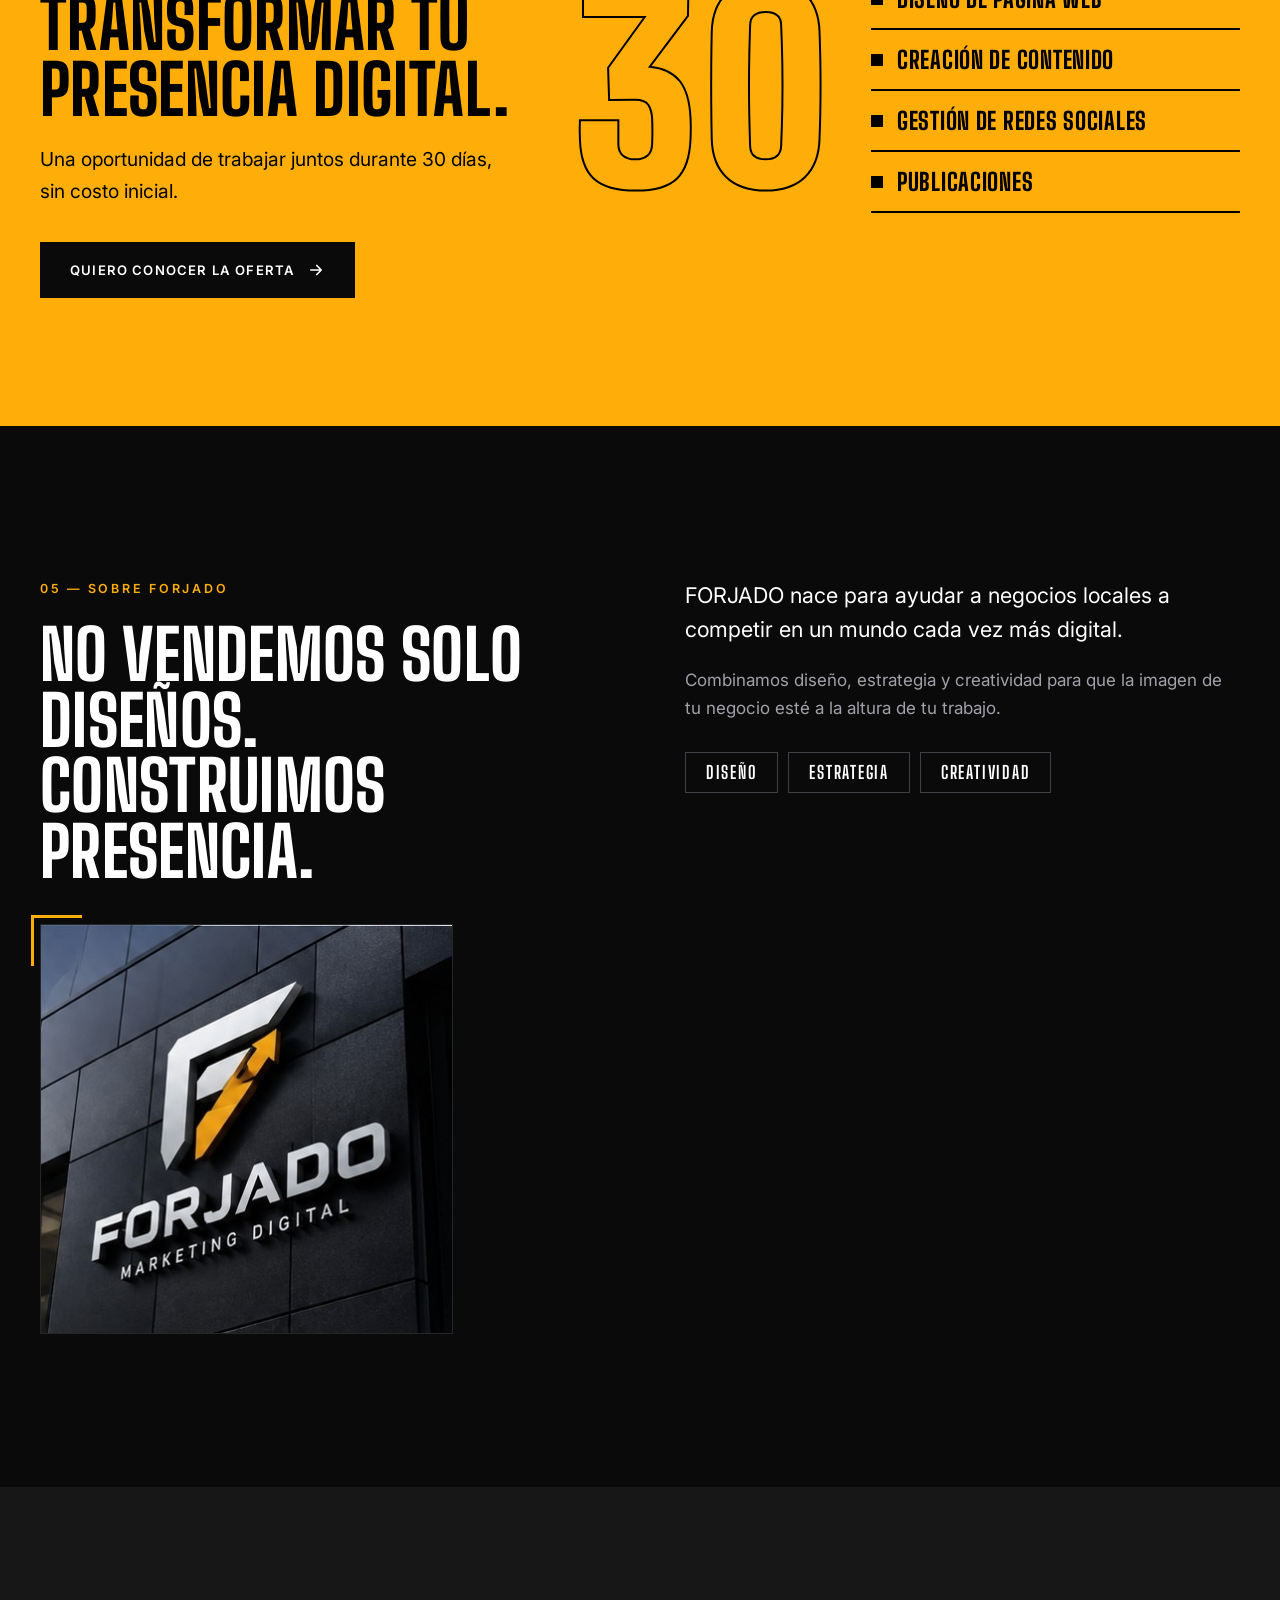
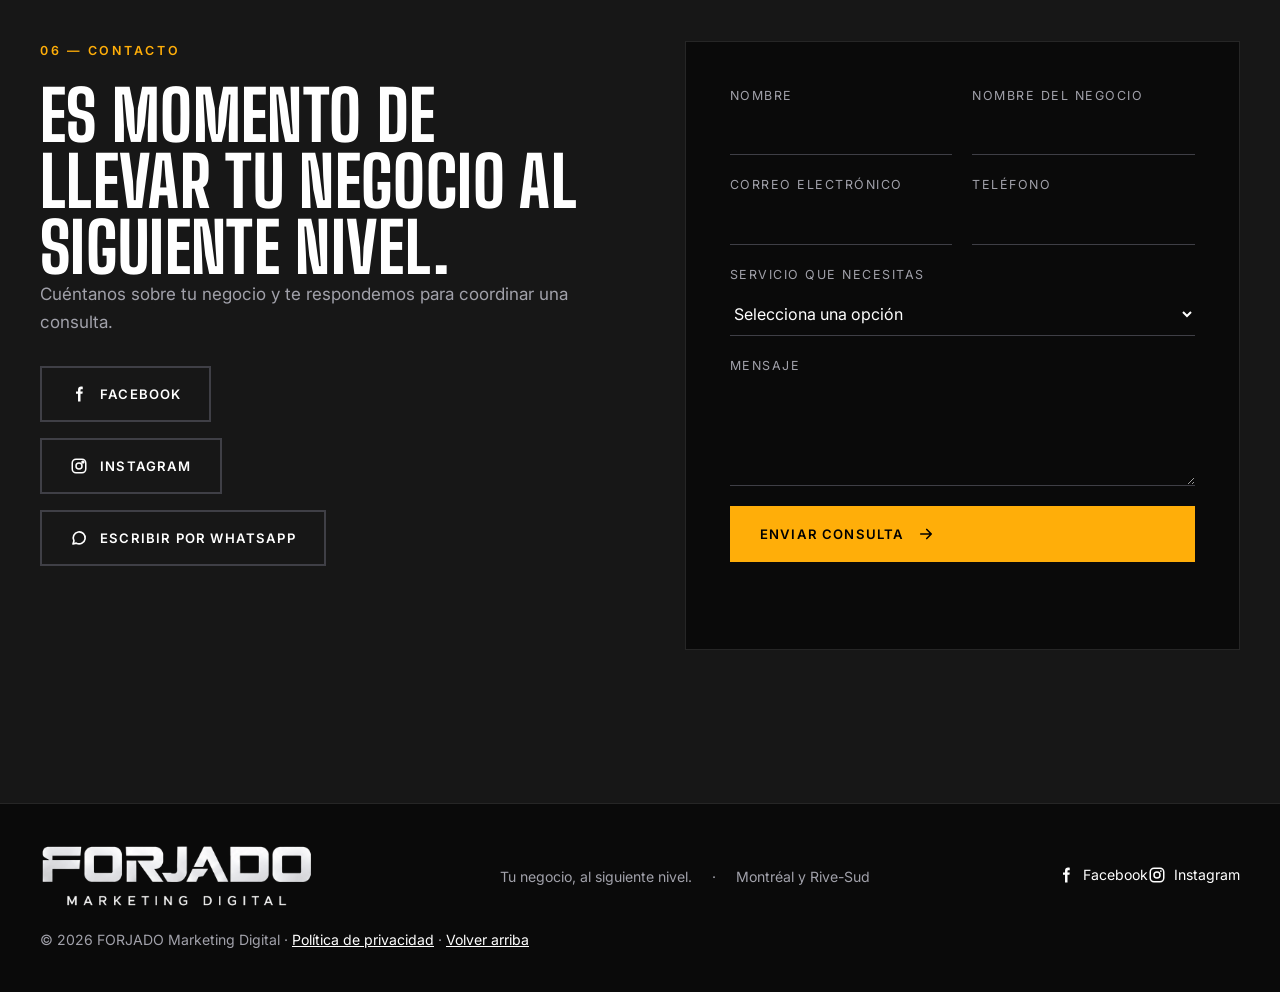
==== commit dd7b24ca: "Agregar enlace a Instagram Co-Authored-By: Claude Sonnet 5.5 <noreply@anthropic.com> Claude-Session:" ====
--- a/index.html
+++ b/index.html
@@ -14,7 +14,7 @@
 <link rel="preconnect" href="https://fonts.googleapis.com"><link rel="preconnect" href="https://fonts.gstatic.com" crossorigin>
 <link href="https://fonts.googleapis.com/css2?family=Big+Shoulders+Display:wght@700;800;900&family=Inter:wght@400;500;600&display=swap" rel="stylesheet">
 <link rel="stylesheet" href="styles.css">
-<script type="application/ld+json">{"@context":"https://schema.org","@type":"ProfessionalService","name":"FORJADO Marketing Digital","slogan":"Tu negocio, al siguiente nivel.","sameAs":["https://www.facebook.com/profile.php?id=61564799969515"],"areaServed":["Montréal","Rive-Sud"],"serviceType":["Diseño web","Contenido digital","Marketing y redes sociales"]}</script>
+<script type="application/ld+json">{"@context":"https://schema.org","@type":"ProfessionalService","name":"FORJADO Marketing Digital","slogan":"Tu negocio, al siguiente nivel.","sameAs":["https://www.facebook.com/profile.php?id=61564799969515","https://www.instagram.com/forjado_marketing/"],"areaServed":["Montréal","Rive-Sud"],"serviceType":["Diseño web","Contenido digital","Marketing y redes sociales"]}</script>
 <script>document.documentElement.classList.add('js')</script>
 </head>
 <body>
@@ -229,6 +229,7 @@
       <h2 class="rv" data-i18n="c.title">Es momento de llevar tu negocio al siguiente nivel.</h2>
       <p class="muted rv" data-i18n="c.sub"></p>
       <p class="rv wa-wrap"><a class="btn btn-ghost" href="https://www.facebook.com/profile.php?id=61564799969515" target="_blank" rel="noopener noreferrer"><svg viewBox="0 0 24 24" aria-hidden="true"><path d="M14 8.5V6.800c0-.8.2-1.300 1.400-1.300H17V2.200C16.700 2.100 15.800 2 14.700 2 12.300 2 10.700 3.400 10.700 6v2.500H8v3.300h2.700V22H14v-10.200h2.600l.4-3.300z" fill="currentColor" stroke="none"/></svg><span>Facebook</span></a></p>
+      <p class="rv wa-wrap"><a class="btn btn-ghost" href="https://www.instagram.com/forjado_marketing/" target="_blank" rel="noopener noreferrer"><svg viewBox="0 0 24 24" aria-hidden="true"><rect x="3" y="3" width="18" height="18" rx="5" fill="none" stroke="currentColor" stroke-width="2"/><circle cx="12" cy="12" r="4" fill="none" stroke="currentColor" stroke-width="2"/><circle cx="17.200" cy="6.800" r="1.200" fill="currentColor"/></svg><span>Instagram</span></a></p>
       <p class="rv wa-wrap" id="waWrap" hidden><a class="btn btn-ghost" id="waBtn" href="#" target="_blank" rel="noopener"><svg viewBox="0 0 24 24" aria-hidden="true"><path d="M4 20l1.3-4.2A8 8 0 1 1 8.300 18.800z"/></svg><span data-i18n="f.wa">Escribir por WhatsApp</span></a></p>
     </div>
     <form id="form" class="rv" novalidate>
@@ -259,7 +260,7 @@
   <div class="wrap foot-in">
     <a class="brand" href="#top" aria-label="FORJADO Marketing Digital"><img src="assets/lockup.png" alt="FORJADO Marketing Digital" width="760" height="178"></a>
     <p><span data-i18n="foot.tag">Tu negocio, al siguiente nivel.</span> · <span data-i18n="foot.area">Montréal y Rive-Sud</span></p>
-    <p><a class="soc" href="https://www.facebook.com/profile.php?id=61564799969515" target="_blank" rel="noopener noreferrer" aria-label="Facebook FORJADO"><svg viewBox="0 0 24 24" aria-hidden="true"><path d="M14 8.5V6.800c0-.8.2-1.300 1.400-1.300H17V2.200C16.700 2.100 15.800 2 14.700 2 12.300 2 10.700 3.400 10.700 6v2.500H8v3.300h2.700V22H14v-10.200h2.600l.4-3.300z" fill="currentColor" stroke="none"/></svg><span>Facebook</span></a></p>
+    <p><a class="soc" href="https://www.facebook.com/profile.php?id=61564799969515" target="_blank" rel="noopener noreferrer" aria-label="Facebook FORJADO"><svg viewBox="0 0 24 24" aria-hidden="true"><path d="M14 8.5V6.800c0-.8.2-1.300 1.400-1.300H17V2.200C16.700 2.100 15.800 2 14.700 2 12.300 2 10.700 3.400 10.700 6v2.500H8v3.300h2.700V22H14v-10.200h2.600l.4-3.300z" fill="currentColor" stroke="none"/></svg><span>Facebook</span></a><a class="soc" href="https://www.instagram.com/forjado_marketing/" target="_blank" rel="noopener noreferrer" aria-label="Instagram FORJADO"><svg viewBox="0 0 24 24" aria-hidden="true"><rect x="3" y="3" width="18" height="18" rx="5" fill="none" stroke="currentColor" stroke-width="2"/><circle cx="12" cy="12" r="4" fill="none" stroke="currentColor" stroke-width="2"/><circle cx="17.200" cy="6.800" r="1.200" fill="currentColor"/></svg><span>Instagram</span></a></p>
     <p>© <span id="year"></span> FORJADO Marketing Digital · <a href="privacidad.html" data-i18n="foot.priv">Política de privacidad</a> · <a href="#top" data-i18n="foot.top">Volver arriba</a></p>
   </div>
 </footer>
--- a/styles.css
+++ b/styles.css
@@ -146,3 +146,4 @@
 .sign{margin:40px 0 0;max-width:413px;border:1px solid var(--line);position:relative}.sign img{width:100%;height:auto;filter:saturate(.9)}.sign:after{content:"";position:absolute;left:-10px;top:-10px;width:48px;height:48px;border-left:3px solid var(--acc);border-top:3px solid var(--acc)}
 .btn svg[fill]{}.soc{display:inline-flex;align-items:center;gap:8px;text-decoration:none;color:#fff;transition:color .2s}.soc svg{width:18px;height:18px}.soc:hover{color:var(--acc)}.wa-wrap{margin-top:16px}.wa-wrap:first-of-type{margin-top:30px}.btn-ghost svg path[fill]{fill:currentColor}
 .muted+.wa-wrap{margin-top:30px}
+.foot-in>p:nth-of-type(1){display:flex;gap:20px}
